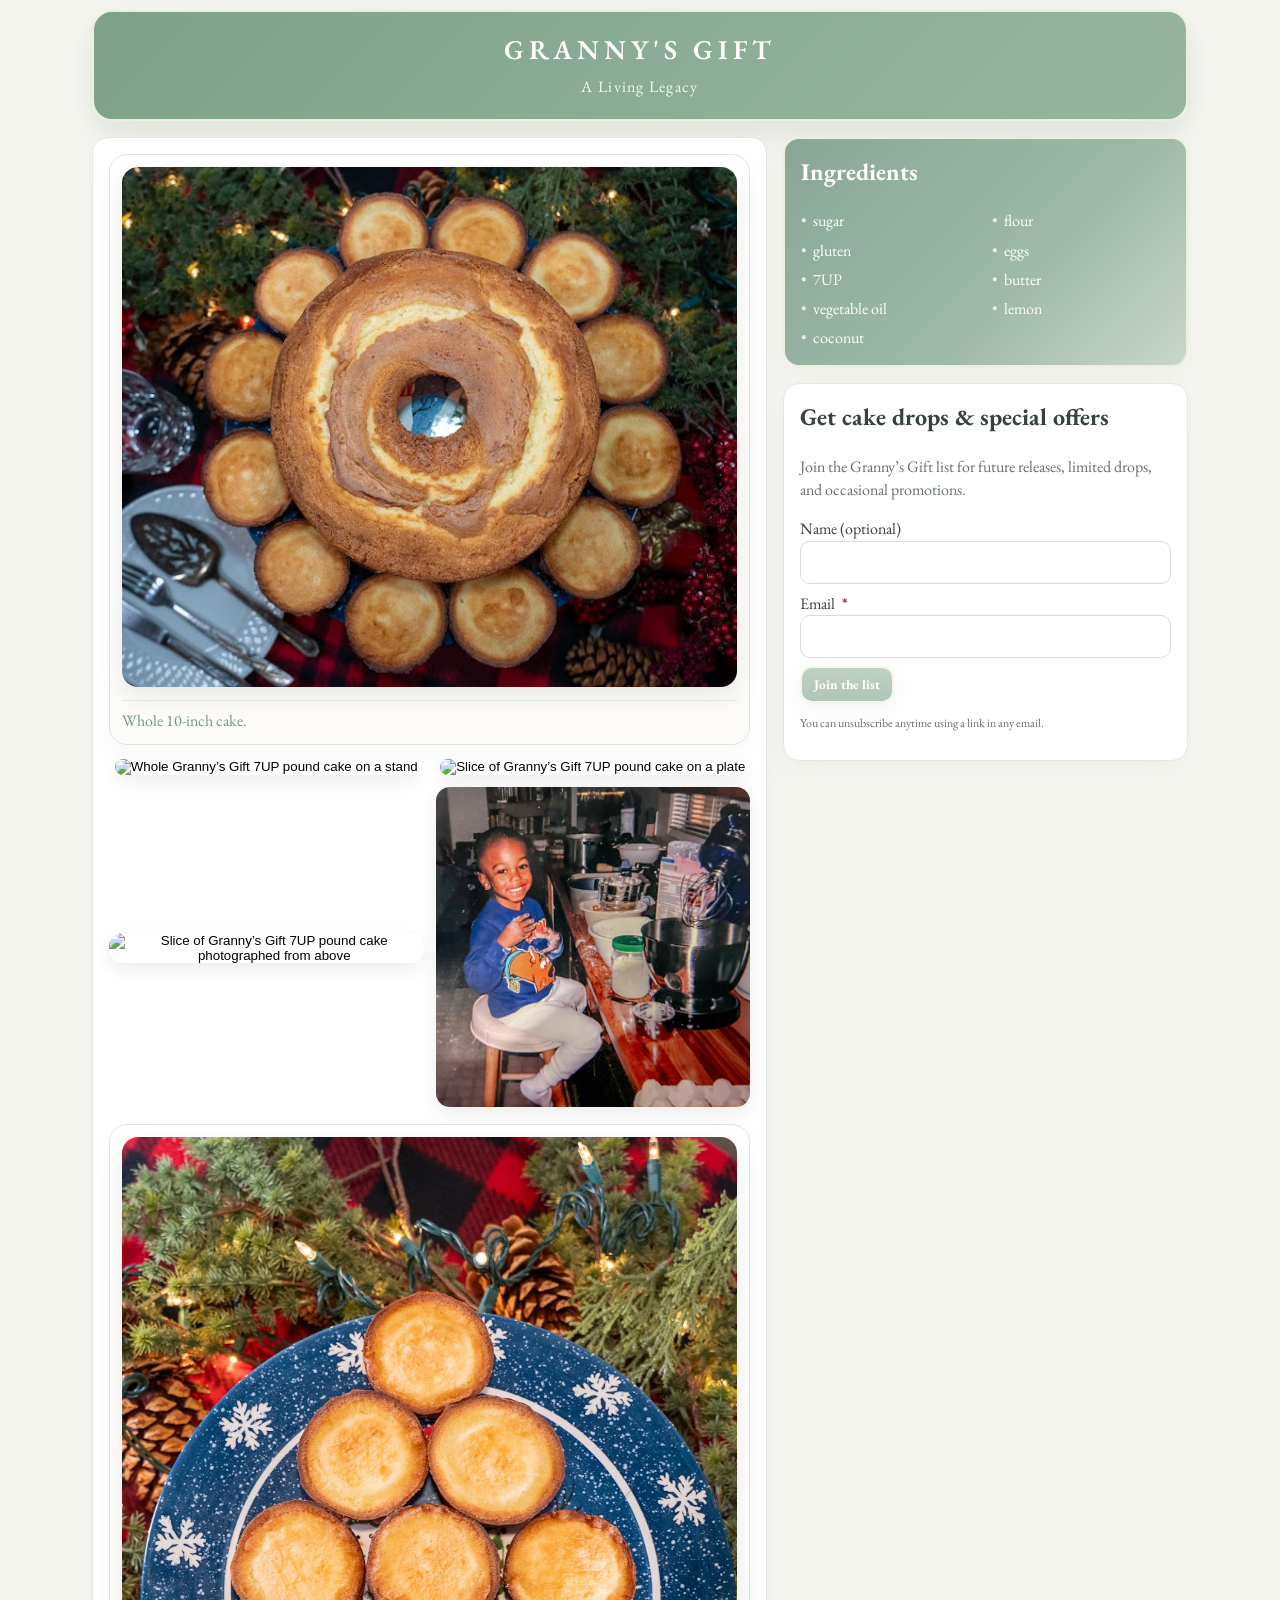
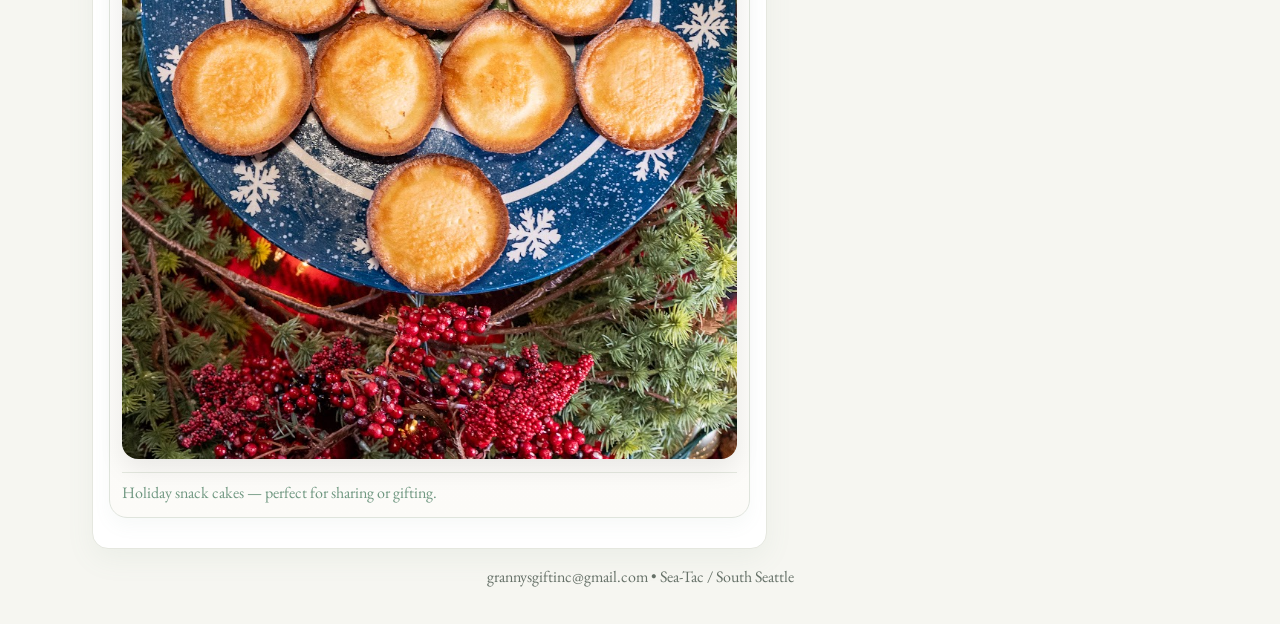
==== index.html @ 555204fe "Enable in-page lightbox for featured holiday photos" ====
<!doctype html>
<html lang="en">
<head>
  <meta charset="utf-8" />
  <meta name="viewport" content="width=device-width, initial-scale=1" />
  <title>Granny’s Gift</title>

  <link
    rel="icon"
    href="data:image/svg+xml,%3Csvg xmlns='http://www.w3.org/2000/svg' viewBox='0 0 64 64'%3E%3Ctext y='50%25' x='50%25' dominant-baseline='middle' text-anchor='middle' font-size='48'%3E%F0%9F%8D%B0%3C/text%3E%3C/svg%3E"
  >

  <link rel="stylesheet" href="styles.css" />
</head>
<body>

  <header class="brand-hero">
    <div class="promo-hero">
      <h1 class="brand-wordmark">GRANNY'S GIFT</h1>
      <p class="brand-subtitle">A Living Legacy</p>
    </div>
  </header>

  <main class="wrap">
    <section class="brand-layout">
      <section class="gallery-card card" aria-label="Photo gallery">
        <figure class="seasonal-figure">
          <button
            type="button"
            class="featured-shot gallery-open"
            data-image="images/christmas_cake.JPG"
            data-alt="Granny’s Gift whole 10-inch cake arranged for Christmas"
            aria-label="Expand whole 10-inch cake photo"
          >
            <img
              src="images/christmas_cake.JPG"
              alt="Granny’s Gift whole 10-inch cake arranged for Christmas"
            >
          </button>
          <figcaption class="photo-caption">
            Whole 10-inch cake.
          </figcaption>
        </figure>

        <div class="gallery-grid">
          <button
            type="button"
            class="gallery-open"
            data-image="images/cake_whole_stand.jpg"
            data-alt="Whole Granny’s Gift 7UP pound cake on a stand"
            aria-label="Expand whole cake photo"
          >
            <img
              src="images/cake_whole_stand.jpg"
              alt="Whole Granny’s Gift 7UP pound cake on a stand"
            >
          </button>

          <button
            type="button"
            class="gallery-open"
            data-image="images/cake_slice_hero.jpg"
            data-alt="Slice of Granny’s Gift 7UP pound cake on a plate"
            aria-label="Expand cake slice photo"
          >
            <img
              src="images/cake_slice_hero.jpg"
              alt="Slice of Granny’s Gift 7UP pound cake on a plate"
            >
          </button>

          <button
            type="button"
            class="gallery-open"
            data-image="images/cake_slice_above.jpg"
            data-alt="Slice of Granny’s Gift 7UP pound cake photographed from above"
            aria-label="Expand overhead cake slice photo"
          >
            <img
              src="images/cake_slice_above.jpg"
              alt="Slice of Granny’s Gift 7UP pound cake photographed from above"
            >
          </button>

          <button
            type="button"
            class="gallery-open"
            data-image="images/baby_baker.jpg"
            data-alt="Child in the kitchen helping bake with a stand mixer"
            aria-label="Expand baby baker photo"
          >
            <img
              src="images/baby_baker.jpg"
              alt="Child in the kitchen helping bake with a stand mixer"
            >
          </button>
        </div>

        <figure class="seasonal-figure seasonal-figure-lower">
          <button
            type="button"
            class="featured-shot featured-shot-tall gallery-open"
            data-image="images/christmas_snack_cakes.JPG"
            data-alt="Holiday snack cakes arranged on a decorative plate"
            aria-label="Expand holiday snack cakes photo"
          >
            <img
              src="images/christmas_snack_cakes.JPG"
              alt="Holiday snack cakes arranged on a decorative plate"
            >
          </button>
          <figcaption class="photo-caption">
            Holiday snack cakes — perfect for sharing or gifting.
          </figcaption>
        </figure>
      </section>

      <aside class="sidebar-stack">
        <section id="ingredients" class="card ingredients-card">
          <h2>Ingredients</h2>
          <ul class="ingredients-list">
            <li>sugar</li>
            <li>flour</li>
            <li>gluten</li>
            <li>eggs</li>
            <li>7UP</li>
            <li>butter</li>
            <li>vegetable oil</li>
            <li>lemon</li>
            <li>coconut</li>
          </ul>
        </section>

        <section id="newsletter" class="card newsletter-card">
          <h2>Get cake drops &amp; special offers</h2>
          <p class="muted">
            Join the Granny’s Gift list for future releases, limited drops,
            and occasional promotions.
          </p>

          <form id="newsletterForm" novalidate>
            <div class="row">
              <label for="nl_name">Name (optional)</label>
              <input
                id="nl_name"
                name="nl_name"
                type="text"
                autocomplete="name"
              />
            </div>

            <div class="row">
              <label for="nl_email">
                Email <span class="req" aria-hidden="true">*</span>
              </label>
              <input
                id="nl_email"
                name="nl_email"
                type="email"
                autocomplete="email"
                required
              />
            </div>

            <input
              id="nl_website"
              name="nl_website"
              autocomplete="off"
              tabindex="-1"
              class="hp"
              aria-hidden="true"
            />

            <button id="nl_submit" type="submit" class="btn small" disabled>
              Join the list
            </button>
          </form>

          <p class="muted tiny">
            You can unsubscribe anytime using a link in any email.
          </p>
        </section>
      </aside>
    </section>
  </main>

  <footer class="wrap footer-note">
    <p class="muted">grannysgiftinc@gmail.com • Sea-Tac / South Seattle</p>
  </footer>

  <div id="lightbox" class="lightbox" hidden aria-hidden="true">
    <button type="button" class="lightbox-close" aria-label="Close image viewer">×</button>
    <img id="lightbox-image" class="lightbox-image" src="" alt="">
  </div>

  <script src="https://cdn.jsdelivr.net/npm/@emailjs/browser@4/dist/email.min.js"></script>
  <script src="script.js"></script>
  <script>
    window.addEventListener('DOMContentLoaded', function () {
      var lightbox = document.getElementById('lightbox');
      var lightboxImage = document.getElementById('lightbox-image');
      var closeBtn = document.querySelector('.lightbox-close');
      var openButtons = document.querySelectorAll('.gallery-open');

      if (!lightbox || !lightboxImage || !closeBtn || !openButtons.length) return;

      function openLightbox(src, alt) {
        lightboxImage.src = src;
        lightboxImage.alt = alt || '';
        lightbox.hidden = false;
        lightbox.setAttribute('aria-hidden', 'false');
        document.body.classList.add('lightbox-open');
      }

      function closeLightbox() {
        lightbox.hidden = true;
        lightbox.setAttribute('aria-hidden', 'true');
        lightboxImage.src = '';
        lightboxImage.alt = '';
        document.body.classList.remove('lightbox-open');
      }

      openButtons.forEach(function (button) {
        button.addEventListener('click', function () {
          openLightbox(
            button.getAttribute('data-image'),
            button.getAttribute('data-alt')
          );
        });
      });

      closeBtn.addEventListener('click', closeLightbox);

      lightbox.addEventListener('click', function (event) {
        if (event.target === lightbox) {
          closeLightbox();
        }
      });

      document.addEventListener('keydown', function (event) {
        if (event.key === 'Escape' && !lightbox.hidden) {
          closeLightbox();
        }
      });
    });
  </script>
</body>
</html>
---- styles.css ----
@import url('https://fonts.googleapis.com/css2?family=EB+Garamond:wght@400;500;600;700&display=swap');

:root{
  --brand-deep: #6f9780;
  --brand-mid:  #8AAE93;
  --brand-lite: #b8cdc0;
  --brand-accent: #EEEEDD;
  --brand-ink:  #37423b;
  --brand-cream:#f7f5ef;
  --brand-panel:#fcfbf8;
  --wrap-max: 1120px;
}

* { box-sizing: border-box; }

html, body { height: 100%; }

body {
  margin: 0;
  font-family: "EB Garamond", "Garamond", "Apple Garamond", "Georgia", serif;
  color: var(--brand-ink);
  background: #f6f6f1;
  line-height: 1.45;
}

body.lightbox-open {
  overflow: hidden;
}

.wrap {
  max-width: var(--wrap-max);
  margin: 0 auto;
  padding: 0 12px;
}

.brand-hero{
  margin: 10px auto 16px;
  max-width: var(--wrap-max);
  padding: 0 12px;
}

.promo-hero{
  background: linear-gradient(135deg, #7ea18a, #97b6a0);
  border-radius: 20px;
  padding: 18px 18px 20px;
  color: #fff;
  box-shadow: 0 12px 32px rgba(94, 123, 103, .16);
  border: 2px solid var(--brand-accent);
  text-align: center;
}

.brand-wordmark{
  margin: 0;
  font-size: 1.7rem;
  font-weight: 600;
  letter-spacing: 0.18em;
  text-transform: uppercase;
}

.brand-subtitle{
  margin: 6px 0 0;
  font-size: 1rem;
  letter-spacing: 0.08em;
  color: rgba(255,255,255,.92);
}

.card{
  background: #fff;
  border: 1px solid #e5e7df;
  border-radius: 16px;
  padding: 16px;
  box-shadow: 0 10px 28px rgba(111,151,128,.08);
}

.brand-layout{
  display: grid;
  grid-template-columns: 1.25fr 0.75fr;
  gap: 16px;
  align-items: start;
}

.featured-shot{
  display: block;
}

.featured-shot img{
  width: 100%;
  height: clamp(300px, 48vw, 520px);
  object-fit: cover;
  border-radius: 16px;
  box-shadow: 0 10px 26px rgba(0,0,0,.08);
}

.featured-shot-tall img{
  height: auto;
  max-height: none;
  object-fit: contain;
  background: #fff;
}

.seasonal-figure{
  margin: 0 0 14px;
  padding: 12px;
  border: 1px solid #dfe4dc;
  border-radius: 18px;
  background: linear-gradient(180deg, #fff, var(--brand-panel));
  box-shadow: 0 8px 18px rgba(111,151,128,.06);
}

.seasonal-figure-lower{
  margin-top: 14px;
}

.photo-caption{
  margin-top: 10px;
  padding-top: 8px;
  border-top: 1px solid #e4e8df;
  font-size: 1rem;
  color: #6f9780;
}

.gallery-grid{
  display: grid;
  grid-template-columns: repeat(2, minmax(0, 1fr));
  gap: 12px;
}

.gallery-open{
  display: block;
  width: 100%;
  padding: 0;
  margin: 0;
  border: 0;
  background: transparent;
  cursor: zoom-in;
}

.gallery-grid img{
  width: 100%;
  height: clamp(220px, 26vw, 320px);
  object-fit: cover;
  border-radius: 14px;
  box-shadow: 0 6px 18px rgba(0,0,0,.08);
}

.sidebar-stack{
  display: grid;
  gap: 16px;
}

.ingredients-card{
  background: linear-gradient(135deg, #88a797, #9eb9a8 60%, #c8d7cb);
  color: #fff;
  border: 2px solid var(--brand-accent);
}

.ingredients-card h2{
  margin-top: 0;
  color: #fffefb;
}

.ingredients-list{
  display: grid;
  grid-template-columns: repeat(2, minmax(120px, 1fr));
  gap: 6px 12px;
  list-style: none;
  padding: 0;
  margin: 8px 0 0;
}

.ingredients-list li::before{
  content: "•";
  color: var(--brand-accent);
  margin-right: 6px;
}

.newsletter-card h2{
  margin-top: 0;
}

.row { margin: 8px 0; }

label .req {
  color: #a94442;
  font-weight: 700;
  margin-left: 4px;
}

input[type="text"],
input[type="email"]{
  width: 100%;
  padding: 10px 12px;
  border: 1px solid #d7ddd6;
  border-radius: 10px;
  background:#fff;
  color: var(--brand-ink);
  font-size: 16px;
  font-family: inherit;
}

input:focus{
  outline: 3px solid rgba(138,174,147,.18);
  border-color: var(--brand-mid);
}

.muted { color: #667168; }
.tiny  { font-size: 12px; }
.hp { display: none !important; }

.btn{
  background: linear-gradient(180deg, var(--brand-mid), var(--brand-deep));
  border: 2px solid var(--brand-accent);
  color:#fff;
  font-weight:700;
  padding:10px 16px;
  border-radius:12px;
  box-shadow:0 6px 16px rgba(111,151,128,.14);
  cursor: pointer;
  font-family: inherit;
}

.btn[disabled]{
  opacity:.55;
  cursor:not-allowed;
}

.btn.ready{
  outline: 3px solid rgba(238,238,221,.55);
}

.btn.small{
  width:auto;
  padding:8px 12px;
}

.success-panel {
  background: #eef4ef;
  border: 1px solid #d9e5dc;
  border-radius: 14px;
  padding: 12px;
  margin-bottom: 10px;
}

.success-panel .check {
  width: 32px;
  height: 32px;
  line-height: 32px;
  text-align:center;
  border-radius: 50%;
  background: #e8f1ea;
  color: #356142;
  font-weight: 800;
  margin-bottom: 6px;
}

.footer-note{
  padding-bottom: 20px;
  text-align: center;
}

/* critical fix: keep lightbox hidden until clicked */
.lightbox[hidden]{
  display: none !important;
}

.lightbox{
  position: fixed;
  inset: 0;
  background: rgba(25, 29, 26, .82);
  display: flex;
  align-items: center;
  justify-content: center;
  padding: 24px;
  z-index: 9999;
}

.lightbox-image{
  max-width: min(92vw, 1080px);
  max-height: 88vh;
  width: auto;
  height: auto;
  border-radius: 18px;
  box-shadow: 0 18px 44px rgba(0,0,0,.28);
  background: #fff;
}

.lightbox-close{
  position: absolute;
  top: 18px;
  right: 18px;
  width: 44px;
  height: 44px;
  border: 0;
  border-radius: 999px;
  background: rgba(255,255,255,.92);
  color: var(--brand-ink);
  font-size: 28px;
  line-height: 1;
  cursor: pointer;
}

@media (max-width: 900px){
  .brand-layout{
    grid-template-columns: 1fr;
  }

  .gallery-grid{
    grid-template-columns: 1fr 1fr;
  }
}

@media (max-width: 560px){
  .gallery-grid{
    grid-template-columns: 1fr;
  }

  .brand-wordmark{
    font-size: 1.35rem;
    letter-spacing: 0.14em;
  }

  .brand-subtitle{
    font-size: .95rem;
  }

  .ingredients-list{
    grid-template-columns: 1fr;
  }
}
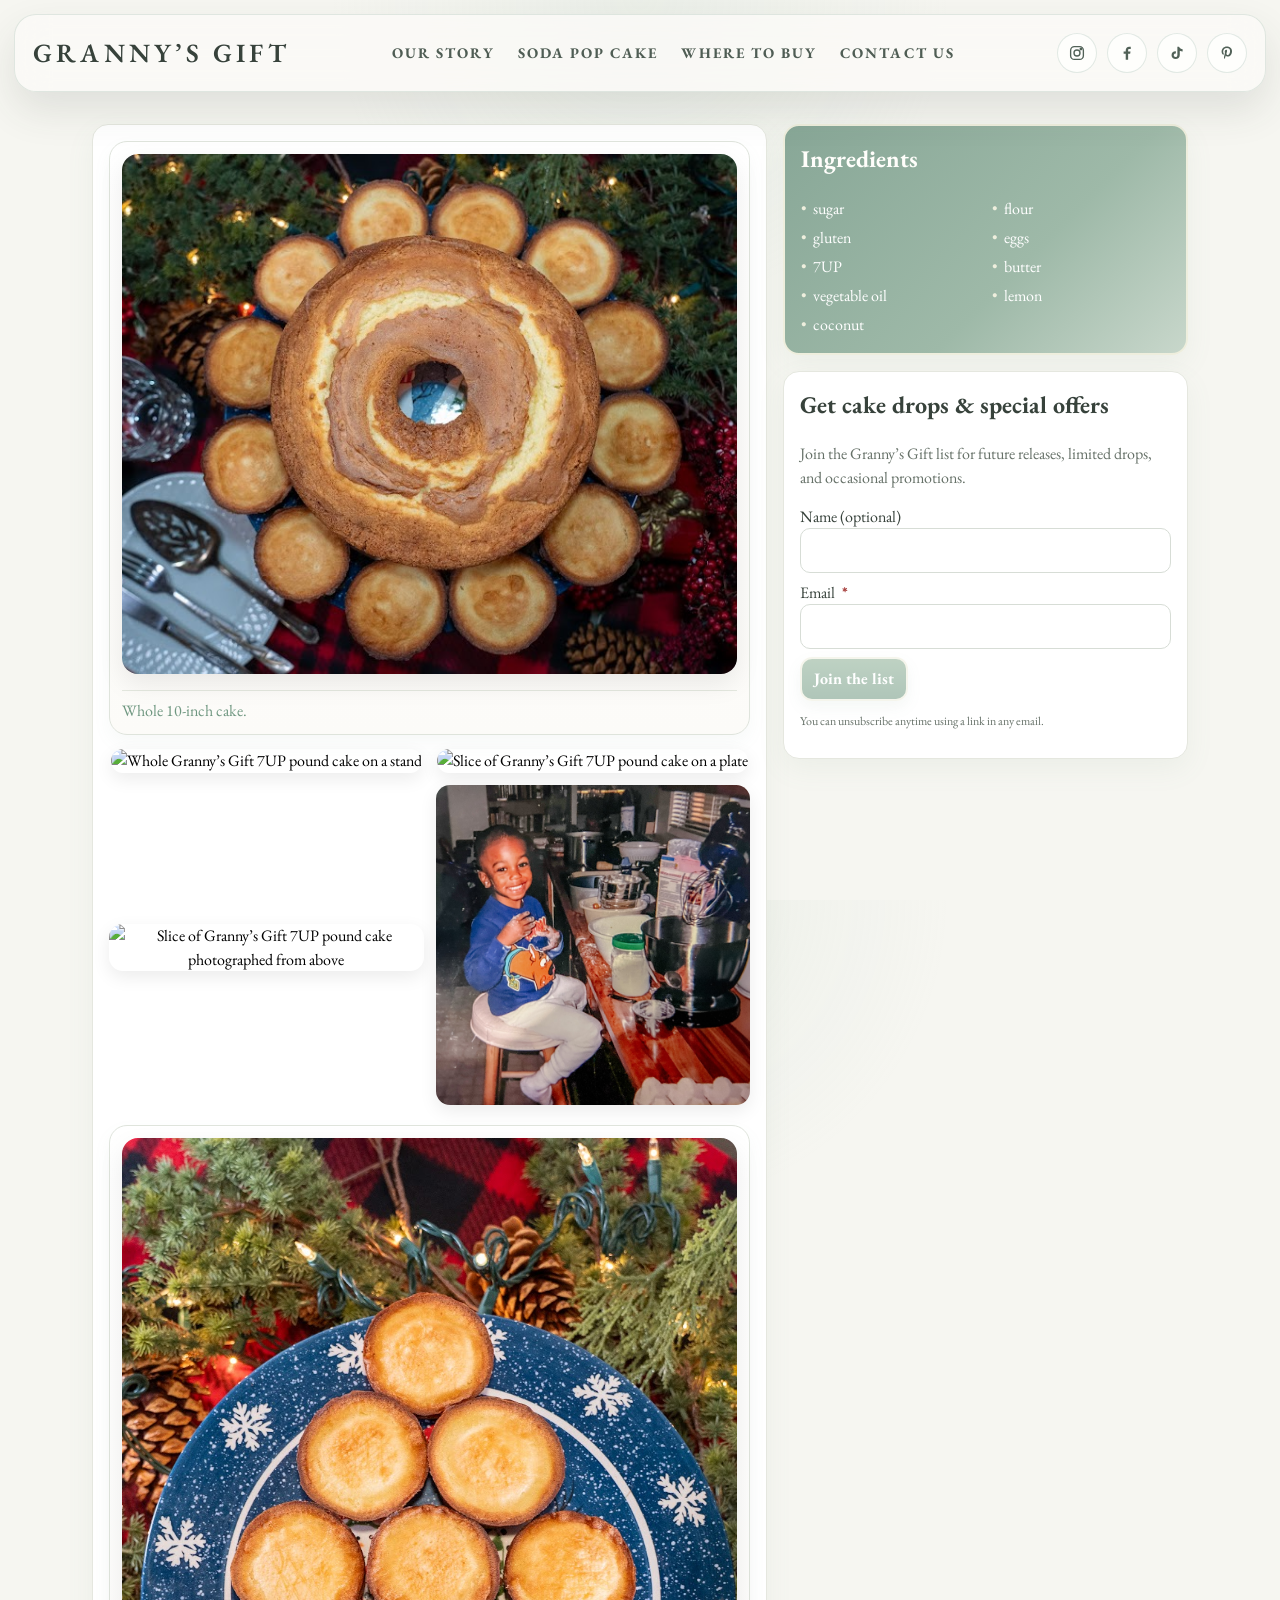
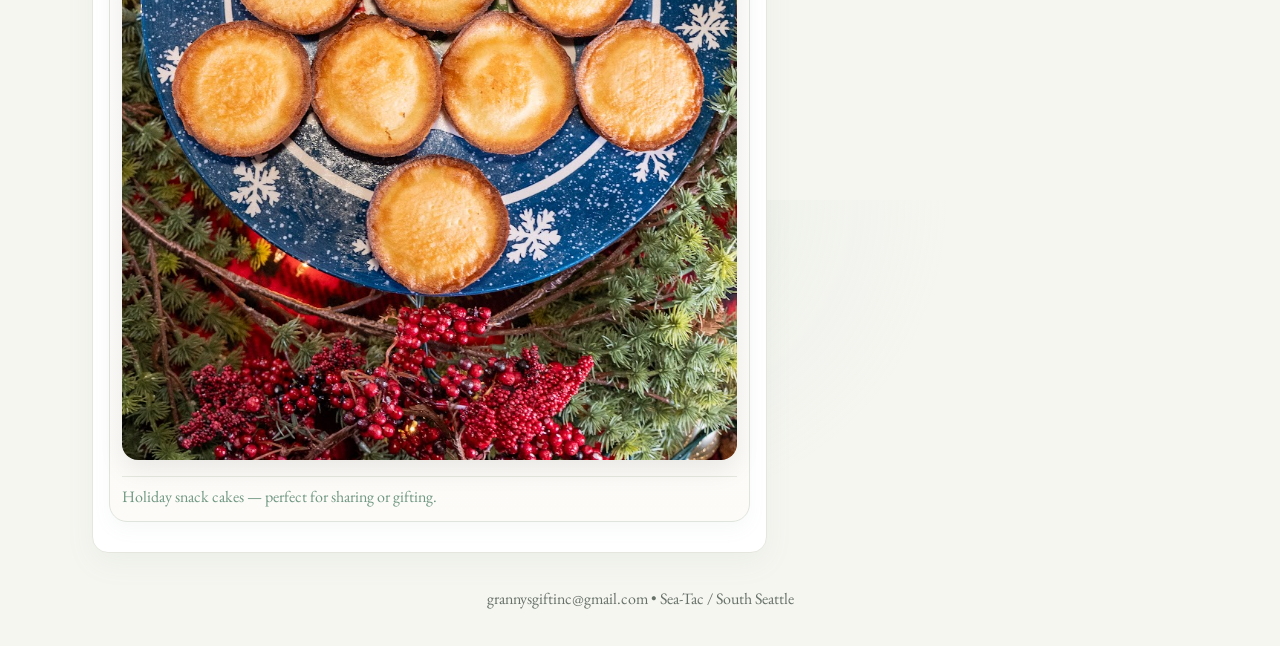
==== commit 61201f3d: "Replace banner with fixed overlay header" ====
--- a/index.html
+++ b/index.html
@@ -13,15 +13,67 @@
   <link rel="stylesheet" href="styles.css" />
 </head>
 <body>
-
-  <header class="brand-hero">
-    <div class="promo-hero">
-      <h1 class="brand-wordmark">GRANNY'S GIFT</h1>
-      <p class="brand-subtitle">A Living Legacy</p>
+  <header class="site-header" aria-label="Main site header">
+    <div class="site-header__inner">
+      <div class="site-header__bar">
+        <button type="button" class="site-wordmark" aria-label="Granny's Gift home">
+          <span class="site-wordmark__main">Granny’s Gift</span>
+        </button>
+
+        <button
+          type="button"
+          class="menu-toggle"
+          id="menuToggle"
+          aria-expanded="false"
+          aria-controls="headerMenu"
+          aria-label="Open navigation menu"
+        >
+          <span></span>
+          <span></span>
+          <span></span>
+        </button>
+
+        <div class="site-header__menu" id="headerMenu">
+          <nav class="site-nav" aria-label="Primary navigation">
+            <button type="button" class="site-nav__link">OUR STORY</button>
+            <button type="button" class="site-nav__link">SODA POP CAKE</button>
+            <button type="button" class="site-nav__link">WHERE TO BUY</button>
+            <button type="button" class="site-nav__link">CONTACT US</button>
+          </nav>
+
+          <div class="site-social" aria-label="Social media">
+            <button type="button" class="site-social__link" aria-label="Instagram">
+              <svg viewBox="0 0 24 24" aria-hidden="true">
+                <rect x="3.5" y="3.5" width="17" height="17" rx="5"></rect>
+                <circle cx="12" cy="12" r="4"></circle>
+                <circle cx="17.2" cy="6.8" r="1"></circle>
+              </svg>
+            </button>
+
+            <button type="button" class="site-social__link" aria-label="Facebook">
+              <svg viewBox="0 0 24 24" aria-hidden="true">
+                <path d="M13.5 21v-8h2.7l.5-3h-3.2V8.1c0-.9.3-1.6 1.7-1.6H17V3.8c-.3 0-.9-.1-2-.1-2.9 0-4.7 1.8-4.7 5V10H7.5v3h2.8v8h3.2Z"></path>
+              </svg>
+            </button>
+
+            <button type="button" class="site-social__link" aria-label="TikTok">
+              <svg viewBox="0 0 24 24" aria-hidden="true">
+                <path d="M14.7 3.5c.4 1.1 1.1 2 2 2.6.8.6 1.8 1 2.8 1v2.8c-1.3 0-2.6-.3-3.8-.9v5.6c0 3.2-2.4 5.4-5.6 5.4-3 0-5.4-2.2-5.4-5.1 0-3.1 2.6-5.4 5.8-5.1v2.9c-1.4-.2-2.8.7-2.8 2.2 0 1.3 1 2.3 2.4 2.3 1.5 0 2.4-1.1 2.4-2.7V3.5h2.2Z"></path>
+              </svg>
+            </button>
+
+            <button type="button" class="site-social__link" aria-label="Pinterest">
+              <svg viewBox="0 0 24 24" aria-hidden="true">
+                <path d="M12 3.2c-4.8 0-7.2 3.4-7.2 6.9 0 1.9.7 3.7 2.2 4.3.2.1.3 0 .4-.2 0-.2.2-.8.3-1 .1-.2 0-.3-.1-.5-.4-.6-.7-1.5-.7-2.6 0-2.5 1.9-4.8 5-4.8 2.7 0 4.2 1.7 4.2 3.9 0 2.9-1.3 5.4-3.2 5.4-1.1 0-1.8-.9-1.6-2 .3-1.3.8-2.7.8-3.6 0-.8-.4-1.5-1.3-1.5-1 0-1.8 1.1-1.8 2.5 0 .9.3 1.6.3 1.6l-1.2 5.1c-.3 1.1 0 2.4.1 3.2.1.1.2.1.2 0 .1-.2 1.2-1.6 1.5-2.9l.4-1.6c.4.7 1.4 1.3 2.6 1.3 3.5 0 5.8-3.2 5.8-7.4 0-3.1-2.7-6-6.7-6Z"></path>
+              </svg>
+            </button>
+          </div>
+        </div>
+      </div>
     </div>
   </header>
 
-  <main class="wrap">
+  <main class="wrap site-main">
     <section class="brand-layout">
       <section class="gallery-card card" aria-label="Photo gallery">
         <figure class="seasonal-figure">
@@ -195,54 +247,5 @@
 
   <script src="https://cdn.jsdelivr.net/npm/@emailjs/browser@4/dist/email.min.js"></script>
   <script src="script.js"></script>
-  <script>
-    window.addEventListener('DOMContentLoaded', function () {
-      var lightbox = document.getElementById('lightbox');
-      var lightboxImage = document.getElementById('lightbox-image');
-      var closeBtn = document.querySelector('.lightbox-close');
-      var openButtons = document.querySelectorAll('.gallery-open');
-
-      if (!lightbox || !lightboxImage || !closeBtn || !openButtons.length) return;
-
-      function openLightbox(src, alt) {
-        lightboxImage.src = src;
-        lightboxImage.alt = alt || '';
-        lightbox.hidden = false;
-        lightbox.setAttribute('aria-hidden', 'false');
-        document.body.classList.add('lightbox-open');
-      }
-
-      function closeLightbox() {
-        lightbox.hidden = true;
-        lightbox.setAttribute('aria-hidden', 'true');
-        lightboxImage.src = '';
-        lightboxImage.alt = '';
-        document.body.classList.remove('lightbox-open');
-      }
-
-      openButtons.forEach(function (button) {
-        button.addEventListener('click', function () {
-          openLightbox(
-            button.getAttribute('data-image'),
-            button.getAttribute('data-alt')
-          );
-        });
-      });
-
-      closeBtn.addEventListener('click', closeLightbox);
-
-      lightbox.addEventListener('click', function (event) {
-        if (event.target === lightbox) {
-          closeLightbox();
-        }
-      });
-
-      document.addEventListener('keydown', function (event) {
-        if (event.key === 'Escape' && !lightbox.hidden) {
-          closeLightbox();
-        }
-      });
-    });
-  </script>
 </body>
 </html>
--- a/styles.css
+++ b/styles.css
@@ -2,29 +2,44 @@
 
 :root{
   --brand-deep: #6f9780;
-  --brand-mid:  #8AAE93;
+  --brand-mid: #8AAE93;
   --brand-lite: #b8cdc0;
   --brand-accent: #EEEEDD;
-  --brand-ink:  #37423b;
-  --brand-cream:#f7f5ef;
-  --brand-panel:#fcfbf8;
+  --brand-ink: #37423b;
+  --brand-cream: #f7f5ef;
+  --brand-panel: #fcfbf8;
   --wrap-max: 1120px;
+  --header-max: 1280px;
+  --header-offset: 118px;
 }
 
 * { box-sizing: border-box; }
 
 html, body { height: 100%; }
+
+html {
+  scroll-behavior: smooth;
+}
 
 body {
   margin: 0;
   font-family: "EB Garamond", "Garamond", "Apple Garamond", "Georgia", serif;
   color: var(--brand-ink);
-  background: #f6f6f1;
+  background:
+    radial-gradient(circle at top, rgba(184, 205, 192, 0.18), transparent 28%),
+    #f6f6f1;
   line-height: 1.45;
-}
-
-body.lightbox-open {
+  padding-top: var(--header-offset);
+}
+
+body.lightbox-open,
+body.menu-open {
   overflow: hidden;
+}
+
+button,
+input {
+  font: inherit;
 }
 
 .wrap {
@@ -33,57 +48,217 @@
   padding: 0 12px;
 }
 
-.brand-hero{
-  margin: 10px auto 16px;
-  max-width: var(--wrap-max);
-  padding: 0 12px;
-}
-
-.promo-hero{
-  background: linear-gradient(135deg, #7ea18a, #97b6a0);
-  border-radius: 20px;
-  padding: 18px 18px 20px;
-  color: #fff;
-  box-shadow: 0 12px 32px rgba(94, 123, 103, .16);
-  border: 2px solid var(--brand-accent);
-  text-align: center;
-}
-
-.brand-wordmark{
-  margin: 0;
-  font-size: 1.7rem;
+.site-header {
+  position: fixed;
+  top: 0;
+  left: 0;
+  right: 0;
+  z-index: 1200;
+  padding: 14px 14px 0;
+}
+
+.site-header__inner {
+  max-width: var(--header-max);
+  margin: 0 auto;
+}
+
+.site-header__bar {
+  display: flex;
+  align-items: center;
+  gap: 24px;
+  min-height: 78px;
+  padding: 14px 18px;
+  border: 1px solid rgba(111, 151, 128, 0.2);
+  border-radius: 22px;
+  background: rgba(252, 251, 248, 0.8);
+  backdrop-filter: blur(16px) saturate(140%);
+  -webkit-backdrop-filter: blur(16px) saturate(140%);
+  box-shadow: 0 18px 40px rgba(55, 66, 59, 0.12);
+}
+
+.site-wordmark,
+.site-nav__link,
+.site-social__link,
+.menu-toggle {
+  appearance: none;
+  border: 0;
+  background: transparent;
+  padding: 0;
+  color: inherit;
+}
+
+.site-wordmark {
+  display: inline-flex;
+  align-items: center;
+  flex: 0 0 auto;
+  cursor: pointer;
+}
+
+.site-wordmark__main {
+  font-size: 1.65rem;
   font-weight: 600;
-  letter-spacing: 0.18em;
+  letter-spacing: 0.16em;
+  line-height: 1;
   text-transform: uppercase;
-}
-
-.brand-subtitle{
-  margin: 6px 0 0;
-  font-size: 1rem;
-  letter-spacing: 0.08em;
-  color: rgba(255,255,255,.92);
-}
-
-.card{
+  color: var(--brand-ink);
+  text-shadow: 0 1px 0 rgba(255, 255, 255, 0.72);
+}
+
+.site-header__menu {
+  display: flex;
+  align-items: center;
+  justify-content: space-between;
+  gap: 24px;
+  flex: 1 1 auto;
+  min-width: 0;
+}
+
+.site-nav {
+  display: flex;
+  align-items: center;
+  justify-content: center;
+  gap: clamp(12px, 1.8vw, 28px);
+  flex: 1 1 auto;
+  min-width: 0;
+}
+
+.site-nav__link {
+  position: relative;
+  font-size: 0.92rem;
+  font-weight: 700;
+  letter-spacing: 0.14em;
+  color: #4f5d54;
+  cursor: pointer;
+  white-space: nowrap;
+  transition: color 160ms ease, transform 160ms ease;
+}
+
+.site-nav__link::after {
+  content: "";
+  position: absolute;
+  left: 0;
+  right: 0;
+  bottom: -8px;
+  height: 1px;
+  background: currentColor;
+  transform: scaleX(0);
+  transform-origin: center;
+  transition: transform 160ms ease;
+  opacity: 0.7;
+}
+
+.site-nav__link:hover,
+.site-nav__link:focus-visible {
+  color: var(--brand-deep);
+  transform: translateY(-1px);
+}
+
+.site-nav__link:hover::after,
+.site-nav__link:focus-visible::after {
+  transform: scaleX(1);
+}
+
+.site-social {
+  display: flex;
+  align-items: center;
+  gap: 10px;
+  flex: 0 0 auto;
+}
+
+.site-social__link {
+  display: inline-flex;
+  align-items: center;
+  justify-content: center;
+  width: 40px;
+  height: 40px;
+  border-radius: 999px;
+  border: 1px solid rgba(111, 151, 128, 0.2);
+  background: rgba(255, 255, 255, 0.65);
+  color: #516157;
+  cursor: pointer;
+  transition: transform 160ms ease, border-color 160ms ease, background 160ms ease, color 160ms ease;
+}
+
+.site-social__link:hover,
+.site-social__link:focus-visible {
+  transform: translateY(-1px);
+  border-color: rgba(111, 151, 128, 0.35);
+  background: rgba(238, 238, 221, 0.9);
+  color: var(--brand-deep);
+}
+
+.site-social__link svg {
+  width: 18px;
+  height: 18px;
+  stroke: currentColor;
+  stroke-width: 1.8;
+  fill: none;
+}
+
+.site-social__link svg path {
+  fill: currentColor;
+  stroke: none;
+}
+
+.menu-toggle {
+  display: none;
+  width: 44px;
+  height: 44px;
+  border-radius: 12px;
+  align-items: center;
+  justify-content: center;
+  flex-direction: column;
+  gap: 5px;
+  cursor: pointer;
+  background: rgba(255, 255, 255, 0.7);
+  border: 1px solid rgba(111, 151, 128, 0.18);
+}
+
+.menu-toggle span {
+  display: block;
+  width: 20px;
+  height: 2px;
+  background: var(--brand-ink);
+  border-radius: 999px;
+  transition: transform 180ms ease, opacity 180ms ease;
+}
+
+.menu-toggle.is-open span:nth-child(1) {
+  transform: translateY(7px) rotate(45deg);
+}
+
+.menu-toggle.is-open span:nth-child(2) {
+  opacity: 0;
+}
+
+.menu-toggle.is-open span:nth-child(3) {
+  transform: translateY(-7px) rotate(-45deg);
+}
+
+.site-main {
+  padding-top: 6px;
+}
+
+.card {
   background: #fff;
   border: 1px solid #e5e7df;
   border-radius: 16px;
   padding: 16px;
-  box-shadow: 0 10px 28px rgba(111,151,128,.08);
-}
-
-.brand-layout{
+  box-shadow: 0 10px 28px rgba(111, 151, 128, 0.08);
+}
+
+.brand-layout {
   display: grid;
   grid-template-columns: 1.25fr 0.75fr;
   gap: 16px;
   align-items: start;
 }
 
-.featured-shot{
+.featured-shot {
   display: block;
 }
 
-.featured-shot img{
+.featured-shot img {
   width: 100%;
   height: clamp(300px, 48vw, 520px);
   object-fit: cover;
@@ -91,27 +266,27 @@
   box-shadow: 0 10px 26px rgba(0,0,0,.08);
 }
 
-.featured-shot-tall img{
+.featured-shot-tall img {
   height: auto;
   max-height: none;
   object-fit: contain;
   background: #fff;
 }
 
-.seasonal-figure{
+.seasonal-figure {
   margin: 0 0 14px;
   padding: 12px;
   border: 1px solid #dfe4dc;
   border-radius: 18px;
   background: linear-gradient(180deg, #fff, var(--brand-panel));
-  box-shadow: 0 8px 18px rgba(111,151,128,.06);
-}
-
-.seasonal-figure-lower{
+  box-shadow: 0 8px 18px rgba(111, 151, 128, 0.06);
+}
+
+.seasonal-figure-lower {
   margin-top: 14px;
 }
 
-.photo-caption{
+.photo-caption {
   margin-top: 10px;
   padding-top: 8px;
   border-top: 1px solid #e4e8df;
@@ -119,13 +294,13 @@
   color: #6f9780;
 }
 
-.gallery-grid{
+.gallery-grid {
   display: grid;
   grid-template-columns: repeat(2, minmax(0, 1fr));
   gap: 12px;
 }
 
-.gallery-open{
+.gallery-open {
   display: block;
   width: 100%;
   padding: 0;
@@ -135,7 +310,7 @@
   cursor: zoom-in;
 }
 
-.gallery-grid img{
+.gallery-grid img {
   width: 100%;
   height: clamp(220px, 26vw, 320px);
   object-fit: cover;
@@ -143,23 +318,23 @@
   box-shadow: 0 6px 18px rgba(0,0,0,.08);
 }
 
-.sidebar-stack{
+.sidebar-stack {
   display: grid;
   gap: 16px;
 }
 
-.ingredients-card{
+.ingredients-card {
   background: linear-gradient(135deg, #88a797, #9eb9a8 60%, #c8d7cb);
   color: #fff;
   border: 2px solid var(--brand-accent);
 }
 
-.ingredients-card h2{
+.ingredients-card h2 {
   margin-top: 0;
   color: #fffefb;
 }
 
-.ingredients-list{
+.ingredients-list {
   display: grid;
   grid-template-columns: repeat(2, minmax(120px, 1fr));
   gap: 6px 12px;
@@ -168,13 +343,13 @@
   margin: 8px 0 0;
 }
 
-.ingredients-list li::before{
+.ingredients-list li::before {
   content: "•";
   color: var(--brand-accent);
   margin-right: 6px;
 }
 
-.newsletter-card h2{
+.newsletter-card h2 {
   margin-top: 0;
 }
 
@@ -187,50 +362,57 @@
 }
 
 input[type="text"],
-input[type="email"]{
+input[type="email"] {
   width: 100%;
   padding: 10px 12px;
   border: 1px solid #d7ddd6;
   border-radius: 10px;
-  background:#fff;
+  background: #fff;
   color: var(--brand-ink);
   font-size: 16px;
   font-family: inherit;
 }
 
-input:focus{
-  outline: 3px solid rgba(138,174,147,.18);
-  border-color: var(--brand-mid);
+input:focus,
+.site-wordmark:focus-visible,
+.site-nav__link:focus-visible,
+.site-social__link:focus-visible,
+.menu-toggle:focus-visible,
+.gallery-open:focus-visible,
+.lightbox-close:focus-visible,
+.btn:focus-visible {
+  outline: 3px solid rgba(138, 174, 147, 0.2);
+  outline-offset: 3px;
 }
 
 .muted { color: #667168; }
-.tiny  { font-size: 12px; }
+.tiny { font-size: 12px; }
 .hp { display: none !important; }
 
-.btn{
+.btn {
   background: linear-gradient(180deg, var(--brand-mid), var(--brand-deep));
   border: 2px solid var(--brand-accent);
-  color:#fff;
-  font-weight:700;
-  padding:10px 16px;
-  border-radius:12px;
-  box-shadow:0 6px 16px rgba(111,151,128,.14);
+  color: #fff;
+  font-weight: 700;
+  padding: 10px 16px;
+  border-radius: 12px;
+  box-shadow: 0 6px 16px rgba(111, 151, 128, 0.14);
   cursor: pointer;
   font-family: inherit;
 }
 
-.btn[disabled]{
-  opacity:.55;
-  cursor:not-allowed;
-}
-
-.btn.ready{
-  outline: 3px solid rgba(238,238,221,.55);
-}
-
-.btn.small{
-  width:auto;
-  padding:8px 12px;
+.btn[disabled] {
+  opacity: .55;
+  cursor: not-allowed;
+}
+
+.btn.ready {
+  outline: 3px solid rgba(238, 238, 221, .55);
+}
+
+.btn.small {
+  width: auto;
+  padding: 8px 12px;
 }
 
 .success-panel {
@@ -245,7 +427,7 @@
   width: 32px;
   height: 32px;
   line-height: 32px;
-  text-align:center;
+  text-align: center;
   border-radius: 50%;
   background: #e8f1ea;
   color: #356142;
@@ -253,17 +435,16 @@
   margin-bottom: 6px;
 }
 
-.footer-note{
-  padding-bottom: 20px;
+.footer-note {
+  padding: 18px 12px 20px;
   text-align: center;
 }
 
-/* critical fix: keep lightbox hidden until clicked */
-.lightbox[hidden]{
+.lightbox[hidden] {
   display: none !important;
 }
 
-.lightbox{
+.lightbox {
   position: fixed;
   inset: 0;
   background: rgba(25, 29, 26, .82);
@@ -274,7 +455,7 @@
   z-index: 9999;
 }
 
-.lightbox-image{
+.lightbox-image {
   max-width: min(92vw, 1080px);
   max-height: 88vh;
   width: auto;
@@ -284,7 +465,7 @@
   background: #fff;
 }
 
-.lightbox-close{
+.lightbox-close {
   position: absolute;
   top: 18px;
   right: 18px;
@@ -299,31 +480,118 @@
   cursor: pointer;
 }
 
-@media (max-width: 900px){
-  .brand-layout{
+@media (max-width: 1100px) {
+  .site-header__bar {
+    gap: 18px;
+  }
+
+  .site-wordmark__main {
+    font-size: 1.45rem;
+    letter-spacing: 0.13em;
+  }
+
+  .site-nav {
+    gap: 14px;
+  }
+
+  .site-nav__link {
+    font-size: 0.84rem;
+    letter-spacing: 0.11em;
+  }
+}
+
+@media (max-width: 900px) {
+  :root {
+    --header-offset: 98px;
+  }
+
+  .brand-layout {
     grid-template-columns: 1fr;
   }
 
-  .gallery-grid{
+  .gallery-grid {
     grid-template-columns: 1fr 1fr;
   }
-}
-
-@media (max-width: 560px){
-  .gallery-grid{
+
+  .site-header {
+    padding: 12px 12px 0;
+  }
+
+  .site-header__bar {
+    position: relative;
+    min-height: 72px;
+    gap: 12px;
+    justify-content: space-between;
+  }
+
+  .menu-toggle {
+    display: inline-flex;
+  }
+
+  .site-header__menu {
+    position: absolute;
+    top: calc(100% + 10px);
+    left: 0;
+    right: 0;
+    display: none;
+    flex-direction: column;
+    align-items: stretch;
+    gap: 18px;
+    padding: 18px;
+    border: 1px solid rgba(111, 151, 128, 0.2);
+    border-radius: 20px;
+    background: rgba(252, 251, 248, 0.96);
+    box-shadow: 0 18px 40px rgba(55, 66, 59, 0.12);
+  }
+
+  .site-header.menu-open .site-header__menu {
+    display: flex;
+  }
+
+  .site-nav {
+    flex-direction: column;
+    align-items: flex-start;
+    gap: 14px;
+  }
+
+  .site-nav__link {
+    width: 100%;
+    text-align: left;
+    font-size: 0.92rem;
+  }
+
+  .site-nav__link::after {
+    left: 0;
+    right: auto;
+    width: 100%;
+    bottom: -4px;
+  }
+
+  .site-social {
+    justify-content: flex-start;
+  }
+}
+
+@media (max-width: 560px) {
+  :root {
+    --header-offset: 94px;
+  }
+
+  .gallery-grid {
     grid-template-columns: 1fr;
   }
 
-  .brand-wordmark{
-    font-size: 1.35rem;
-    letter-spacing: 0.14em;
-  }
-
-  .brand-subtitle{
-    font-size: .95rem;
-  }
-
-  .ingredients-list{
+  .site-wordmark__main {
+    font-size: 1.12rem;
+    letter-spacing: 0.11em;
+  }
+
+  .site-header__bar {
+    padding: 12px 14px;
+    border-radius: 18px;
+  }
+
+  .ingredients-list {
     grid-template-columns: 1fr;
   }
 }
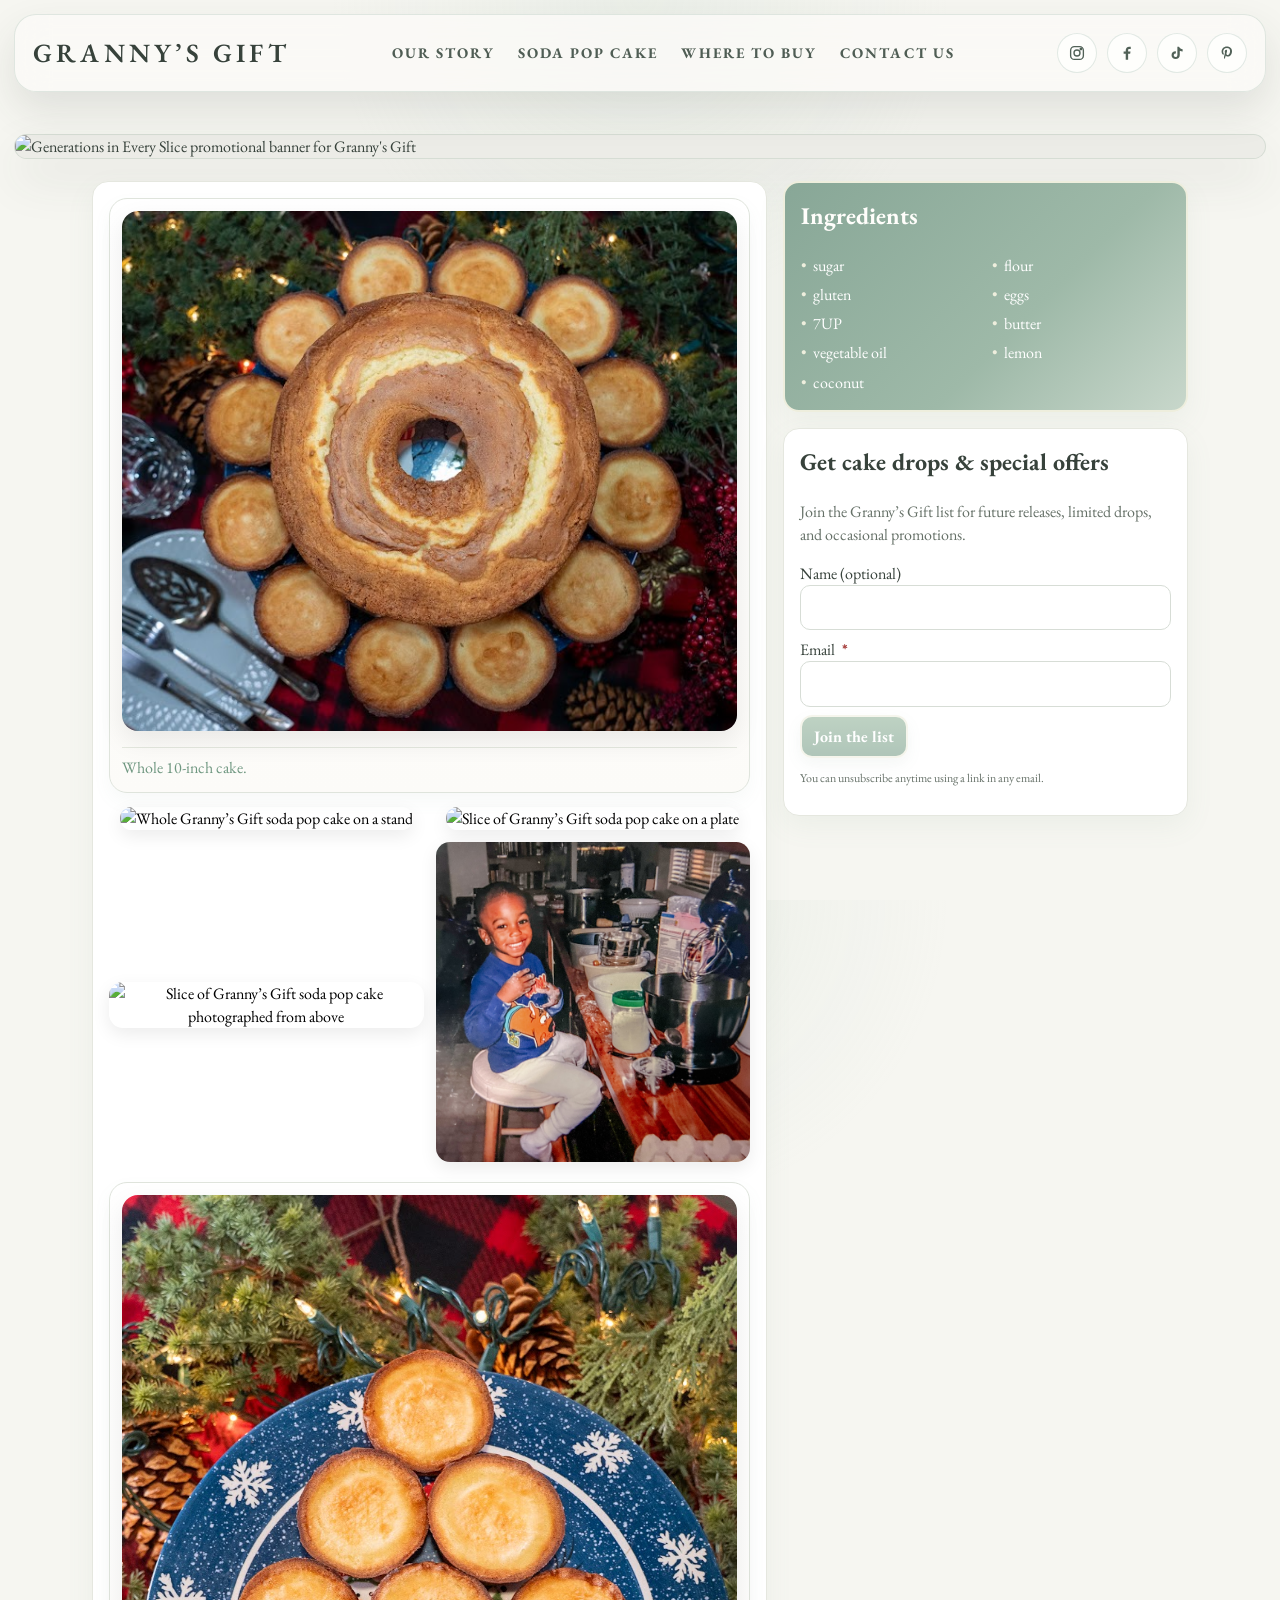
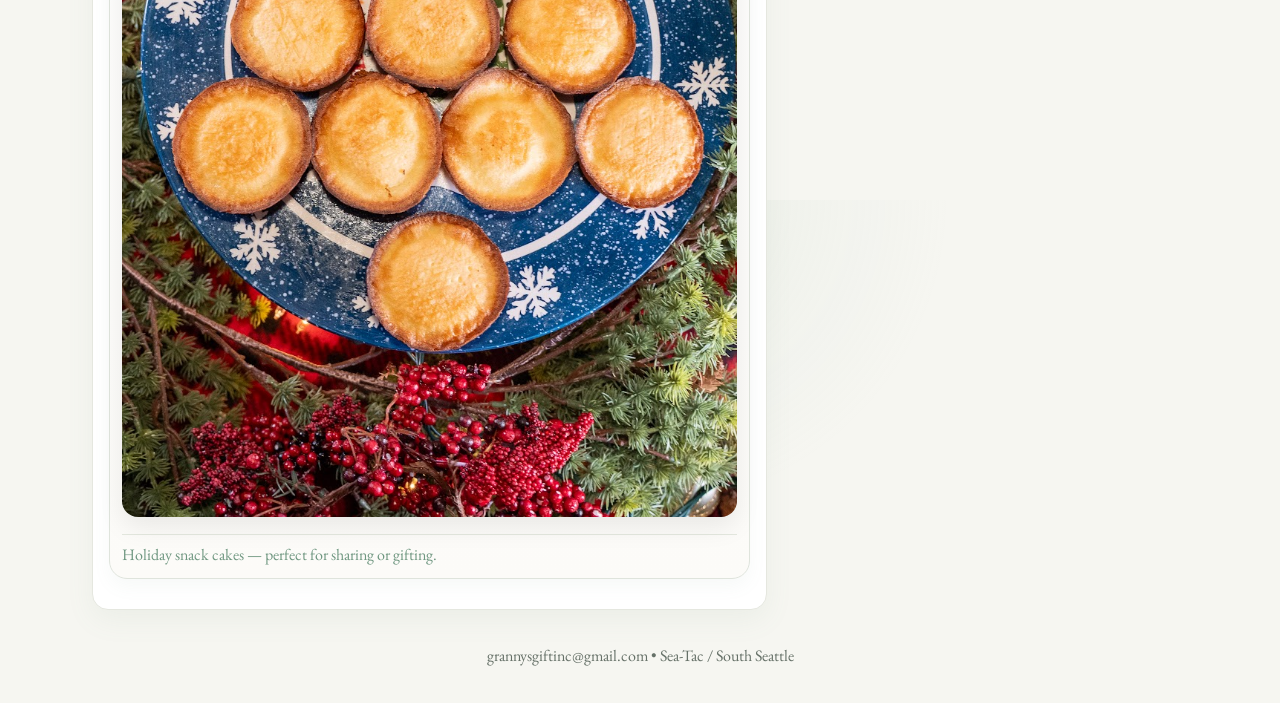
==== commit 614e3378: "Replace banner with fixed overlay header" ====
--- a/index.html
+++ b/index.html
@@ -73,166 +73,180 @@
     </div>
   </header>
 
-  <main class="wrap site-main">
-    <section class="brand-layout">
-      <section class="gallery-card card" aria-label="Photo gallery">
-        <figure class="seasonal-figure">
-          <button
-            type="button"
-            class="featured-shot gallery-open"
-            data-image="images/christmas_cake.JPG"
-            data-alt="Granny’s Gift whole 10-inch cake arranged for Christmas"
-            aria-label="Expand whole 10-inch cake photo"
-          >
-            <img
-              src="images/christmas_cake.JPG"
-              alt="Granny’s Gift whole 10-inch cake arranged for Christmas"
-            >
-          </button>
-          <figcaption class="photo-caption">
-            Whole 10-inch cake.
-          </figcaption>
-        </figure>
-
-        <div class="gallery-grid">
-          <button
-            type="button"
-            class="gallery-open"
-            data-image="images/cake_whole_stand.jpg"
-            data-alt="Whole Granny’s Gift 7UP pound cake on a stand"
-            aria-label="Expand whole cake photo"
-          >
-            <img
-              src="images/cake_whole_stand.jpg"
-              alt="Whole Granny’s Gift 7UP pound cake on a stand"
-            >
-          </button>
-
-          <button
-            type="button"
-            class="gallery-open"
-            data-image="images/cake_slice_hero.jpg"
-            data-alt="Slice of Granny’s Gift 7UP pound cake on a plate"
-            aria-label="Expand cake slice photo"
-          >
-            <img
-              src="images/cake_slice_hero.jpg"
-              alt="Slice of Granny’s Gift 7UP pound cake on a plate"
-            >
-          </button>
-
-          <button
-            type="button"
-            class="gallery-open"
-            data-image="images/cake_slice_above.jpg"
-            data-alt="Slice of Granny’s Gift 7UP pound cake photographed from above"
-            aria-label="Expand overhead cake slice photo"
-          >
-            <img
-              src="images/cake_slice_above.jpg"
-              alt="Slice of Granny’s Gift 7UP pound cake photographed from above"
-            >
-          </button>
-
-          <button
-            type="button"
-            class="gallery-open"
-            data-image="images/baby_baker.jpg"
-            data-alt="Child in the kitchen helping bake with a stand mixer"
-            aria-label="Expand baby baker photo"
-          >
-            <img
-              src="images/baby_baker.jpg"
-              alt="Child in the kitchen helping bake with a stand mixer"
-            >
-          </button>
-        </div>
-
-        <figure class="seasonal-figure seasonal-figure-lower">
-          <button
-            type="button"
-            class="featured-shot featured-shot-tall gallery-open"
-            data-image="images/christmas_snack_cakes.JPG"
-            data-alt="Holiday snack cakes arranged on a decorative plate"
-            aria-label="Expand holiday snack cakes photo"
-          >
-            <img
-              src="images/christmas_snack_cakes.JPG"
-              alt="Holiday snack cakes arranged on a decorative plate"
-            >
-          </button>
-          <figcaption class="photo-caption">
-            Holiday snack cakes — perfect for sharing or gifting.
-          </figcaption>
-        </figure>
+  <main class="site-main">
+    <section class="hero-banner-shell" aria-label="Granny's Gift introductory banner">
+      <div class="hero-banner">
+        <img
+          class="hero-banner__image"
+          src="images/Generations_Promo_Banner.png"
+          alt="Generations in Every Slice promotional banner for Granny's Gift"
+          loading="eager"
+          fetchpriority="high"
+        >
+      </div>
+    </section>
+
+    <section class="wrap">
+      <section class="brand-layout">
+        <section class="gallery-card card" aria-label="Photo gallery">
+          <figure class="seasonal-figure">
+            <button
+              type="button"
+              class="featured-shot gallery-open"
+              data-image="images/christmas_cake.JPG"
+              data-alt="Granny’s Gift whole 10-inch cake arranged for Christmas"
+              aria-label="Expand whole 10-inch cake photo"
+            >
+              <img
+                src="images/christmas_cake.JPG"
+                alt="Granny’s Gift whole 10-inch cake arranged for Christmas"
+              >
+            </button>
+            <figcaption class="photo-caption">
+              Whole 10-inch cake.
+            </figcaption>
+          </figure>
+
+          <div class="gallery-grid">
+            <button
+              type="button"
+              class="gallery-open"
+              data-image="images/cake_whole_stand.jpg"
+              data-alt="Whole Granny’s Gift soda pop cake on a stand"
+              aria-label="Expand whole cake photo"
+            >
+              <img
+                src="images/cake_whole_stand.jpg"
+                alt="Whole Granny’s Gift soda pop cake on a stand"
+              >
+            </button>
+
+            <button
+              type="button"
+              class="gallery-open"
+              data-image="images/cake_slice_hero.jpg"
+              data-alt="Slice of Granny’s Gift soda pop cake on a plate"
+              aria-label="Expand cake slice photo"
+            >
+              <img
+                src="images/cake_slice_hero.jpg"
+                alt="Slice of Granny’s Gift soda pop cake on a plate"
+              >
+            </button>
+
+            <button
+              type="button"
+              class="gallery-open"
+              data-image="images/cake_slice_above.jpg"
+              data-alt="Slice of Granny’s Gift soda pop cake photographed from above"
+              aria-label="Expand overhead cake slice photo"
+            >
+              <img
+                src="images/cake_slice_above.jpg"
+                alt="Slice of Granny’s Gift soda pop cake photographed from above"
+              >
+            </button>
+
+            <button
+              type="button"
+              class="gallery-open"
+              data-image="images/baby_baker.jpg"
+              data-alt="Child in the kitchen helping bake with a stand mixer"
+              aria-label="Expand family baking photo"
+            >
+              <img
+                src="images/baby_baker.jpg"
+                alt="Child in the kitchen helping bake with a stand mixer"
+              >
+            </button>
+          </div>
+
+          <figure class="seasonal-figure seasonal-figure-lower">
+            <button
+              type="button"
+              class="featured-shot featured-shot-tall gallery-open"
+              data-image="images/christmas_snack_cakes.JPG"
+              data-alt="Holiday snack cakes arranged on a decorative plate"
+              aria-label="Expand holiday snack cakes photo"
+            >
+              <img
+                src="images/christmas_snack_cakes.JPG"
+                alt="Holiday snack cakes arranged on a decorative plate"
+              >
+            </button>
+            <figcaption class="photo-caption">
+              Holiday snack cakes — perfect for sharing or gifting.
+            </figcaption>
+          </figure>
+        </section>
+
+        <aside class="sidebar-stack">
+          <section id="ingredients" class="card ingredients-card">
+            <h2>Ingredients</h2>
+            <ul class="ingredients-list">
+              <li>sugar</li>
+              <li>flour</li>
+              <li>gluten</li>
+              <li>eggs</li>
+              <li>7UP</li>
+              <li>butter</li>
+              <li>vegetable oil</li>
+              <li>lemon</li>
+              <li>coconut</li>
+            </ul>
+          </section>
+
+          <section id="newsletter" class="card newsletter-card">
+            <h2>Get cake drops &amp; special offers</h2>
+            <p class="muted">
+              Join the Granny’s Gift list for future releases, limited drops,
+              and occasional promotions.
+            </p>
+
+            <form id="newsletterForm" novalidate>
+              <div class="row">
+                <label for="nl_name">Name (optional)</label>
+                <input
+                  id="nl_name"
+                  name="nl_name"
+                  type="text"
+                  autocomplete="name"
+                />
+              </div>
+
+              <div class="row">
+                <label for="nl_email">
+                  Email <span class="req" aria-hidden="true">*</span>
+                </label>
+                <input
+                  id="nl_email"
+                  name="nl_email"
+                  type="email"
+                  autocomplete="email"
+                  required
+                />
+              </div>
+
+              <input
+                id="nl_website"
+                name="nl_website"
+                autocomplete="off"
+                tabindex="-1"
+                class="hp"
+                aria-hidden="true"
+              />
+
+              <button id="nl_submit" type="submit" class="btn small" disabled>
+                Join the list
+              </button>
+            </form>
+
+            <p class="muted tiny">
+              You can unsubscribe anytime using a link in any email.
+            </p>
+          </section>
+        </aside>
       </section>
-
-      <aside class="sidebar-stack">
-        <section id="ingredients" class="card ingredients-card">
-          <h2>Ingredients</h2>
-          <ul class="ingredients-list">
-            <li>sugar</li>
-            <li>flour</li>
-            <li>gluten</li>
-            <li>eggs</li>
-            <li>7UP</li>
-            <li>butter</li>
-            <li>vegetable oil</li>
-            <li>lemon</li>
-            <li>coconut</li>
-          </ul>
-        </section>
-
-        <section id="newsletter" class="card newsletter-card">
-          <h2>Get cake drops &amp; special offers</h2>
-          <p class="muted">
-            Join the Granny’s Gift list for future releases, limited drops,
-            and occasional promotions.
-          </p>
-
-          <form id="newsletterForm" novalidate>
-            <div class="row">
-              <label for="nl_name">Name (optional)</label>
-              <input
-                id="nl_name"
-                name="nl_name"
-                type="text"
-                autocomplete="name"
-              />
-            </div>
-
-            <div class="row">
-              <label for="nl_email">
-                Email <span class="req" aria-hidden="true">*</span>
-              </label>
-              <input
-                id="nl_email"
-                name="nl_email"
-                type="email"
-                autocomplete="email"
-                required
-              />
-            </div>
-
-            <input
-              id="nl_website"
-              name="nl_website"
-              autocomplete="off"
-              tabindex="-1"
-              class="hp"
-              aria-hidden="true"
-            />
-
-            <button id="nl_submit" type="submit" class="btn small" disabled>
-              Join the list
-            </button>
-          </form>
-
-          <p class="muted tiny">
-            You can unsubscribe anytime using a link in any email.
-          </p>
-        </section>
-      </aside>
     </section>
   </main>
 
--- a/styles.css
+++ b/styles.css
@@ -13,9 +13,13 @@
   --header-offset: 118px;
 }
 
-* { box-sizing: border-box; }
-
-html, body { height: 100%; }
+* {
+  box-sizing: border-box;
+}
+
+html, body {
+  height: 100%;
+}
 
 html {
   scroll-behavior: smooth;
@@ -47,6 +51,8 @@
   margin: 0 auto;
   padding: 0 12px;
 }
+
+/* HEADER */
 
 .site-header {
   position: fixed;
@@ -235,9 +241,33 @@
   transform: translateY(-7px) rotate(-45deg);
 }
 
+/* HERO BANNER */
+
 .site-main {
   padding-top: 6px;
 }
+
+.hero-banner-shell {
+  max-width: 1280px;
+  margin: 10px auto 22px;
+  padding: 0 14px;
+}
+
+.hero-banner {
+  overflow: hidden;
+  border-radius: 28px;
+  background: #ecece7;
+  border: 1px solid rgba(111, 151, 128, 0.18);
+  box-shadow: 0 20px 48px rgba(55, 66, 59, 0.10);
+}
+
+.hero-banner__image {
+  display: block;
+  width: 100%;
+  height: auto;
+}
+
+/* MAIN CONTENT */
 
 .card {
   background: #fff;
@@ -353,7 +383,9 @@
   margin-top: 0;
 }
 
-.row { margin: 8px 0; }
+.row {
+  margin: 8px 0;
+}
 
 label .req {
   color: #a94442;
@@ -385,9 +417,17 @@
   outline-offset: 3px;
 }
 
-.muted { color: #667168; }
-.tiny { font-size: 12px; }
-.hp { display: none !important; }
+.muted {
+  color: #667168;
+}
+
+.tiny {
+  font-size: 12px;
+}
+
+.hp {
+  display: none !important;
+}
 
 .btn {
   background: linear-gradient(180deg, var(--brand-mid), var(--brand-deep));
@@ -415,6 +455,19 @@
   padding: 8px 12px;
 }
 
+.status {
+  margin-top: 10px;
+  font-size: 0.95rem;
+}
+
+.status.error {
+  color: #9c3a36;
+}
+
+.status.ok {
+  color: #356142;
+}
+
 .success-panel {
   background: #eef4ef;
   border: 1px solid #d9e5dc;
@@ -439,6 +492,8 @@
   padding: 18px 12px 20px;
   text-align: center;
 }
+
+/* LIGHTBOX */
 
 .lightbox[hidden] {
   display: none !important;
@@ -480,6 +535,8 @@
   cursor: pointer;
 }
 
+/* RESPONSIVE */
+
 @media (max-width: 1100px) {
   .site-header__bar {
     gap: 18px;
@@ -511,6 +568,15 @@
 
   .gallery-grid {
     grid-template-columns: 1fr 1fr;
+  }
+
+  .hero-banner-shell {
+    margin: 8px auto 18px;
+    padding: 0 12px;
+  }
+
+  .hero-banner {
+    border-radius: 22px;
   }
 
   .site-header {
@@ -581,6 +647,10 @@
     grid-template-columns: 1fr;
   }
 
+  .hero-banner {
+    border-radius: 16px;
+  }
+
   .site-wordmark__main {
     font-size: 1.12rem;
     letter-spacing: 0.11em;
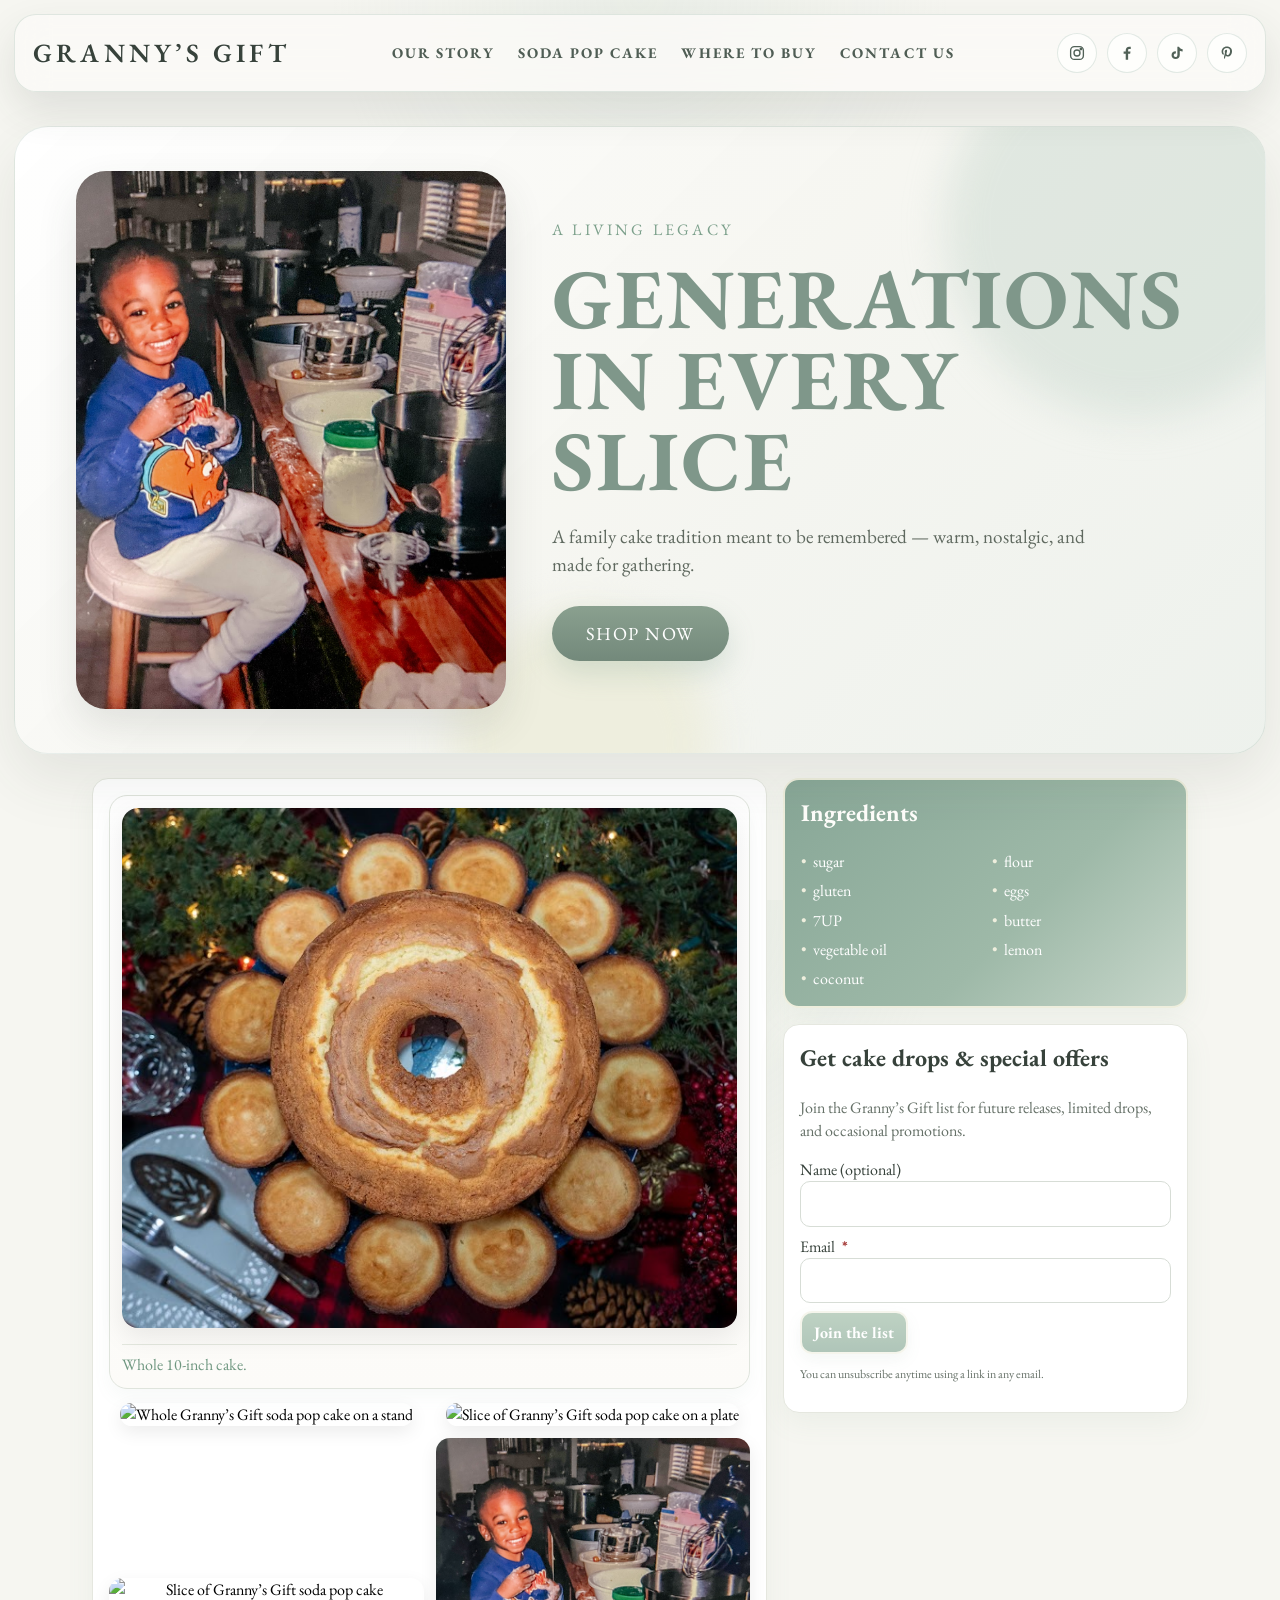
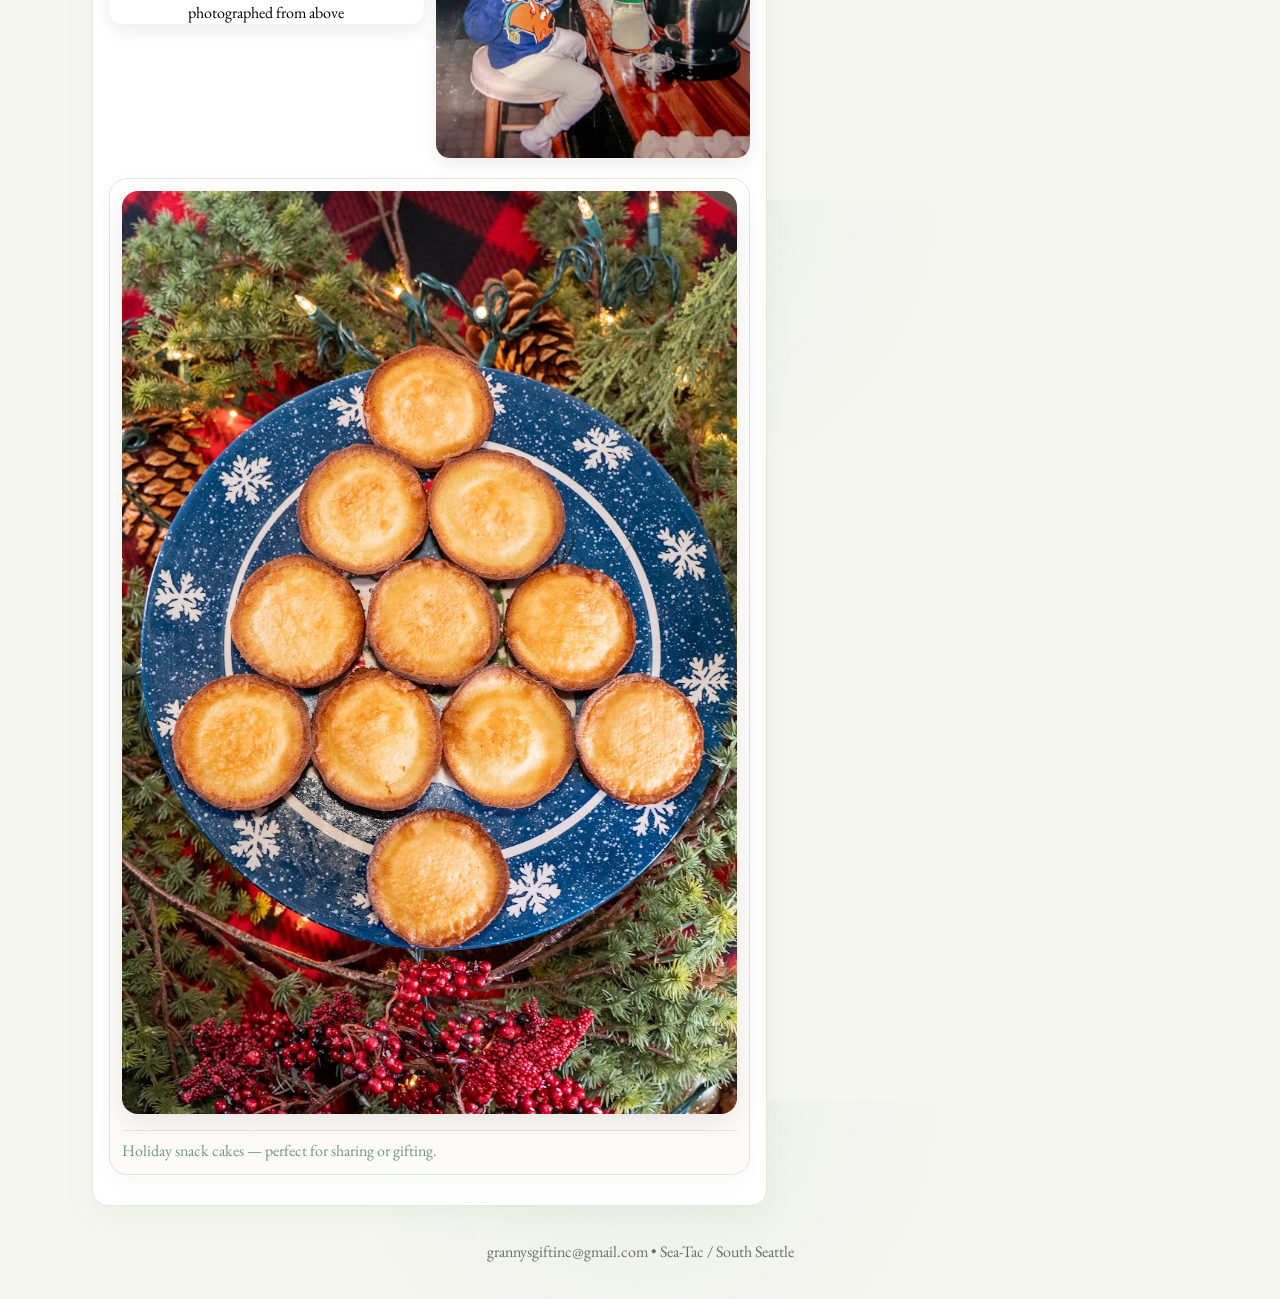
==== commit 06ed4047: "Replace banner with fixed overlay header" ====
--- a/index.html
+++ b/index.html
@@ -74,15 +74,31 @@
   </header>
 
   <main class="site-main">
-    <section class="hero-banner-shell" aria-label="Granny's Gift introductory banner">
-      <div class="hero-banner">
-        <img
-          class="hero-banner__image"
-          src="images/Generations_Promo_Banner.png"
-          alt="Generations in Every Slice promotional banner for Granny's Gift"
-          loading="eager"
-          fetchpriority="high"
-        >
+    <section class="hero-landing" aria-label="Granny's Gift introduction">
+      <div class="hero-landing__inner">
+        <div class="hero-landing__media">
+          <div class="hero-landing__image-frame">
+            <img
+              src="images/baby_baker.jpg"
+              alt="Family baking tradition at Granny's Gift"
+              class="hero-landing__image"
+              loading="eager"
+              fetchpriority="high"
+            >
+          </div>
+        </div>
+
+        <div class="hero-landing__content">
+          <p class="hero-landing__eyebrow">A living legacy</p>
+          <h1 class="hero-landing__title">
+            Generations<br>in Every Slice
+          </h1>
+          <p class="hero-landing__text">
+            A family cake tradition meant to be remembered — warm, nostalgic,
+            and made for gathering.
+          </p>
+          <button type="button" class="hero-landing__cta">Shop Now</button>
+        </div>
       </div>
     </section>
 
--- a/styles.css
+++ b/styles.css
@@ -9,6 +9,7 @@
   --brand-cream: #f7f5ef;
   --brand-panel: #fcfbf8;
   --wrap-max: 1120px;
+  --hero-max: 1280px;
   --header-max: 1280px;
   --header-offset: 118px;
 }
@@ -17,7 +18,8 @@
   box-sizing: border-box;
 }
 
-html, body {
+html,
+body {
   height: 100%;
 }
 
@@ -241,33 +243,145 @@
   transform: translateY(-7px) rotate(-45deg);
 }
 
-/* HERO BANNER */
+/* MAIN */
 
 .site-main {
-  padding-top: 6px;
-}
-
-.hero-banner-shell {
-  max-width: 1280px;
-  margin: 10px auto 22px;
+  padding-top: 8px;
+}
+
+/* HERO */
+
+.hero-landing {
+  max-width: var(--hero-max);
+  margin: 0 auto 24px;
   padding: 0 14px;
 }
 
-.hero-banner {
+.hero-landing__inner {
+  position: relative;
   overflow: hidden;
-  border-radius: 28px;
-  background: #ecece7;
-  border: 1px solid rgba(111, 151, 128, 0.18);
-  box-shadow: 0 20px 48px rgba(55, 66, 59, 0.10);
-}
-
-.hero-banner__image {
+  min-height: 590px;
+  display: grid;
+  grid-template-columns: minmax(280px, 0.82fr) minmax(420px, 1.18fr);
+  align-items: center;
+  gap: 28px;
+  padding: clamp(26px, 4vw, 44px);
+  border-radius: 34px;
+  border: 1px solid rgba(111, 151, 128, 0.16);
+  background:
+    linear-gradient(135deg, rgba(255,255,255,0.95), rgba(246,246,241,0.98) 48%, rgba(237,241,236,0.98));
+  box-shadow: 0 24px 60px rgba(55, 66, 59, 0.1);
+  isolation: isolate;
+}
+
+.hero-landing__inner::before,
+.hero-landing__inner::after {
+  content: "";
+  position: absolute;
+  border-radius: 999px;
+  z-index: -1;
+  filter: blur(20px);
+}
+
+.hero-landing__inner::before {
+  width: 380px;
+  height: 380px;
+  right: -60px;
+  top: -90px;
+  background: rgba(184, 205, 192, 0.34);
+}
+
+.hero-landing__inner::after {
+  width: 260px;
+  height: 260px;
+  left: 35%;
+  bottom: -120px;
+  background: rgba(238, 238, 221, 0.95);
+}
+
+.hero-landing__media {
+  display: flex;
+  align-items: center;
+  justify-content: center;
+}
+
+.hero-landing__image-frame {
+  width: min(100%, 430px);
+  aspect-ratio: 4 / 5;
+  overflow: hidden;
+  border-radius: 30px;
+  background: linear-gradient(180deg, #f3f3ef, #e8ece7);
+  box-shadow:
+    0 18px 40px rgba(55, 66, 59, 0.12),
+    inset 0 1px 0 rgba(255,255,255,0.75);
+}
+
+.hero-landing__image {
+  width: 100%;
+  height: 100%;
+  object-fit: cover;
+  object-position: center 18%;
   display: block;
-  width: 100%;
-  height: auto;
-}
-
-/* MAIN CONTENT */
+  filter: saturate(1.02);
+}
+
+.hero-landing__content {
+  display: flex;
+  flex-direction: column;
+  align-items: flex-start;
+  justify-content: center;
+  padding-right: clamp(4px, 2vw, 36px);
+}
+
+.hero-landing__eyebrow {
+  margin: 0 0 16px;
+  font-size: 1rem;
+  letter-spacing: 0.2em;
+  text-transform: uppercase;
+  color: var(--brand-deep);
+  opacity: 0.9;
+}
+
+.hero-landing__title {
+  margin: 0;
+  font-size: clamp(3rem, 6.6vw, 5.7rem);
+  line-height: 0.96;
+  letter-spacing: 0.025em;
+  text-transform: uppercase;
+  color: #7f978a;
+  text-wrap: balance;
+}
+
+.hero-landing__text {
+  max-width: 560px;
+  margin: 22px 0 0;
+  font-size: clamp(1.15rem, 1.5vw, 1.4rem);
+  color: #5f695f;
+}
+
+.hero-landing__cta {
+  margin-top: 28px;
+  padding: 14px 34px;
+  border: 0;
+  border-radius: 999px;
+  background: linear-gradient(180deg, #8aa08f, #73897b);
+  color: #fff;
+  font-size: 1.15rem;
+  letter-spacing: 0.08em;
+  text-transform: uppercase;
+  cursor: pointer;
+  box-shadow: 0 12px 28px rgba(111, 151, 128, 0.22);
+  transition: transform 160ms ease, box-shadow 160ms ease, filter 160ms ease;
+}
+
+.hero-landing__cta:hover,
+.hero-landing__cta:focus-visible {
+  transform: translateY(-2px);
+  box-shadow: 0 16px 32px rgba(111, 151, 128, 0.28);
+  filter: brightness(1.02);
+}
+
+/* CONTENT */
 
 .card {
   background: #fff;
@@ -412,6 +526,7 @@
 .menu-toggle:focus-visible,
 .gallery-open:focus-visible,
 .lightbox-close:focus-visible,
+.hero-landing__cta:focus-visible,
 .btn:focus-visible {
   outline: 3px solid rgba(138, 174, 147, 0.2);
   outline-offset: 3px;
@@ -537,6 +652,13 @@
 
 /* RESPONSIVE */
 
+@media (max-width: 1180px) {
+  .hero-landing__inner {
+    min-height: 540px;
+    grid-template-columns: minmax(260px, 0.78fr) minmax(360px, 1.22fr);
+  }
+}
+
 @media (max-width: 1100px) {
   .site-header__bar {
     gap: 18px;
@@ -562,21 +684,49 @@
     --header-offset: 98px;
   }
 
+  .hero-landing {
+    padding: 0 12px;
+    margin-bottom: 18px;
+  }
+
+  .hero-landing__inner {
+    min-height: auto;
+    grid-template-columns: 1fr;
+    gap: 20px;
+    padding: 22px;
+    border-radius: 26px;
+  }
+
+  .hero-landing__media {
+    order: 1;
+  }
+
+  .hero-landing__content {
+    order: 2;
+    padding-right: 0;
+    align-items: center;
+    text-align: center;
+  }
+
+  .hero-landing__image-frame {
+    width: min(100%, 420px);
+    aspect-ratio: 5 / 4;
+  }
+
+  .hero-landing__title {
+    font-size: clamp(2.5rem, 10vw, 4.1rem);
+  }
+
+  .hero-landing__text {
+    max-width: 620px;
+  }
+
   .brand-layout {
     grid-template-columns: 1fr;
   }
 
   .gallery-grid {
     grid-template-columns: 1fr 1fr;
-  }
-
-  .hero-banner-shell {
-    margin: 8px auto 18px;
-    padding: 0 12px;
-  }
-
-  .hero-banner {
-    border-radius: 22px;
   }
 
   .site-header {
@@ -647,8 +797,28 @@
     grid-template-columns: 1fr;
   }
 
-  .hero-banner {
-    border-radius: 16px;
+  .hero-landing__inner {
+    padding: 18px;
+    border-radius: 18px;
+  }
+
+  .hero-landing__eyebrow {
+    font-size: 0.84rem;
+    letter-spacing: 0.16em;
+  }
+
+  .hero-landing__title {
+    font-size: 2.2rem;
+  }
+
+  .hero-landing__text {
+    font-size: 1.06rem;
+  }
+
+  .hero-landing__cta {
+    width: 100%;
+    justify-content: center;
+    text-align: center;
   }
 
   .site-wordmark__main {
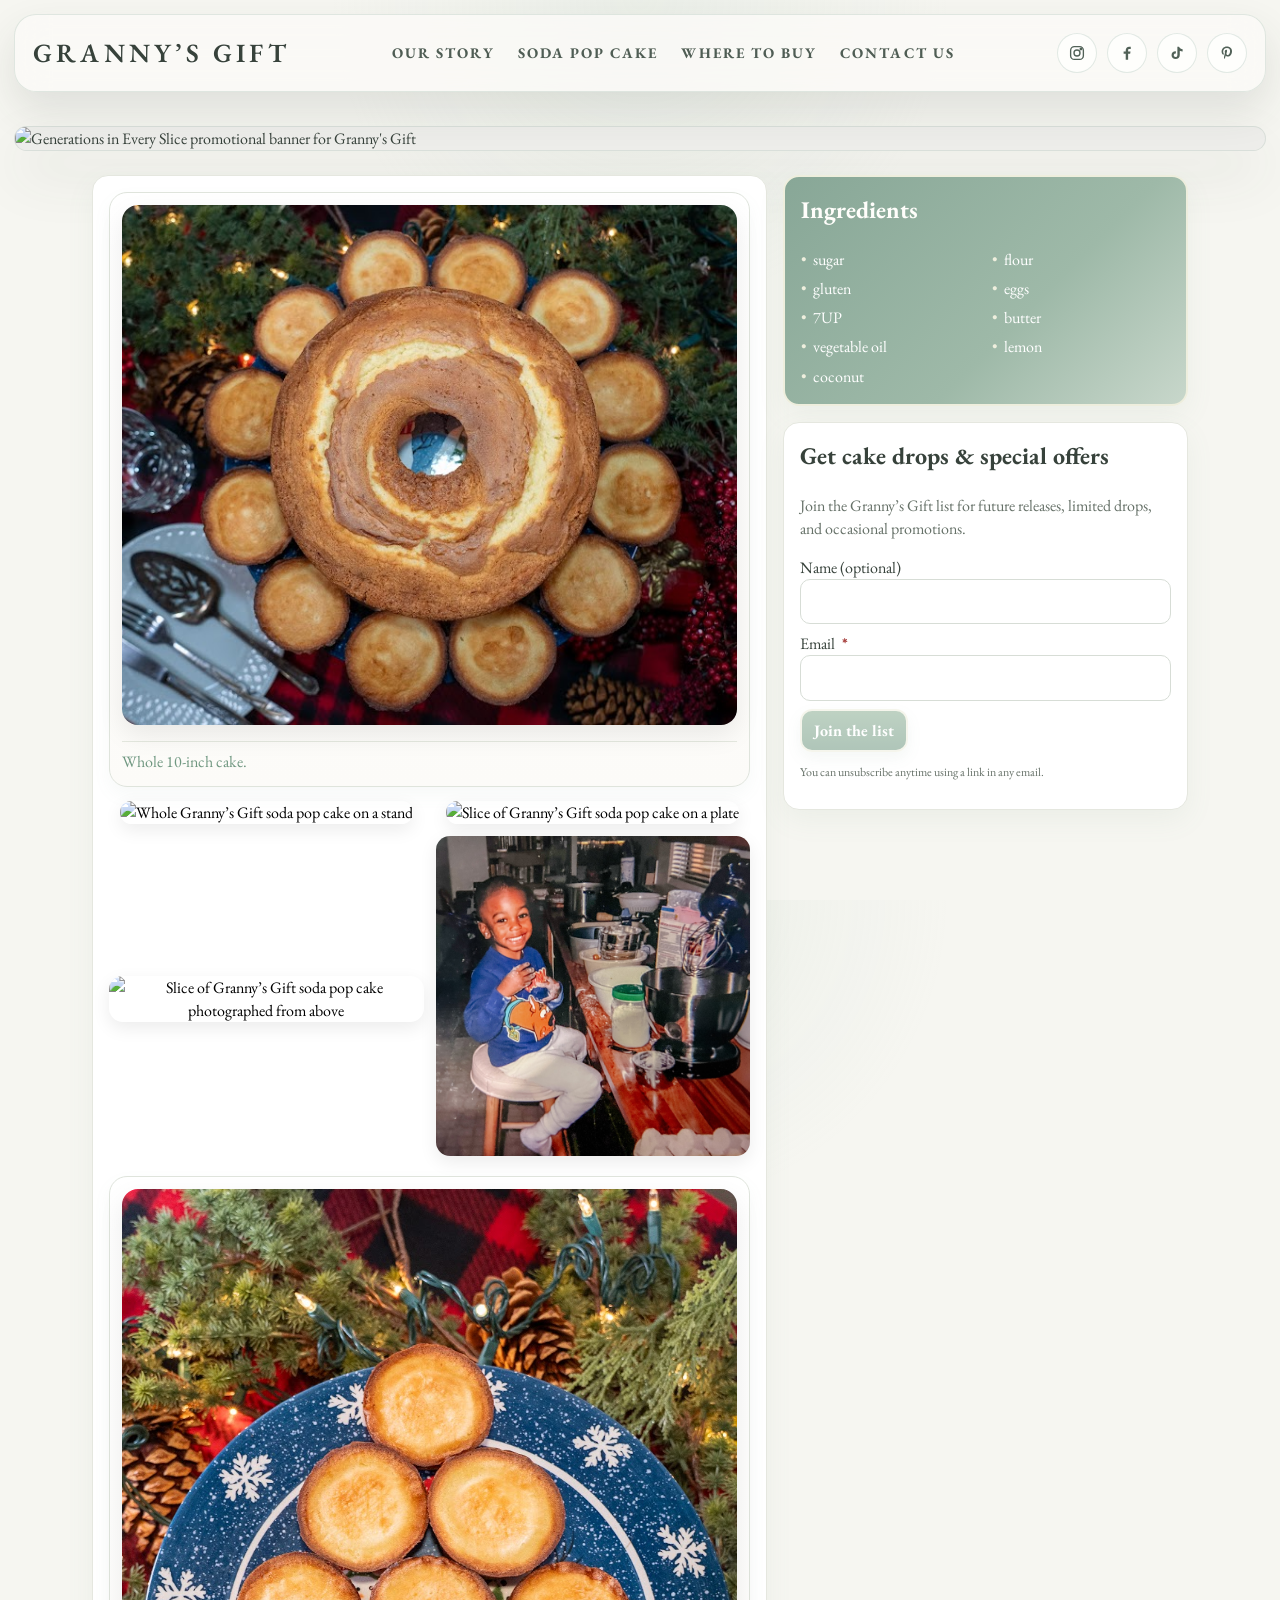
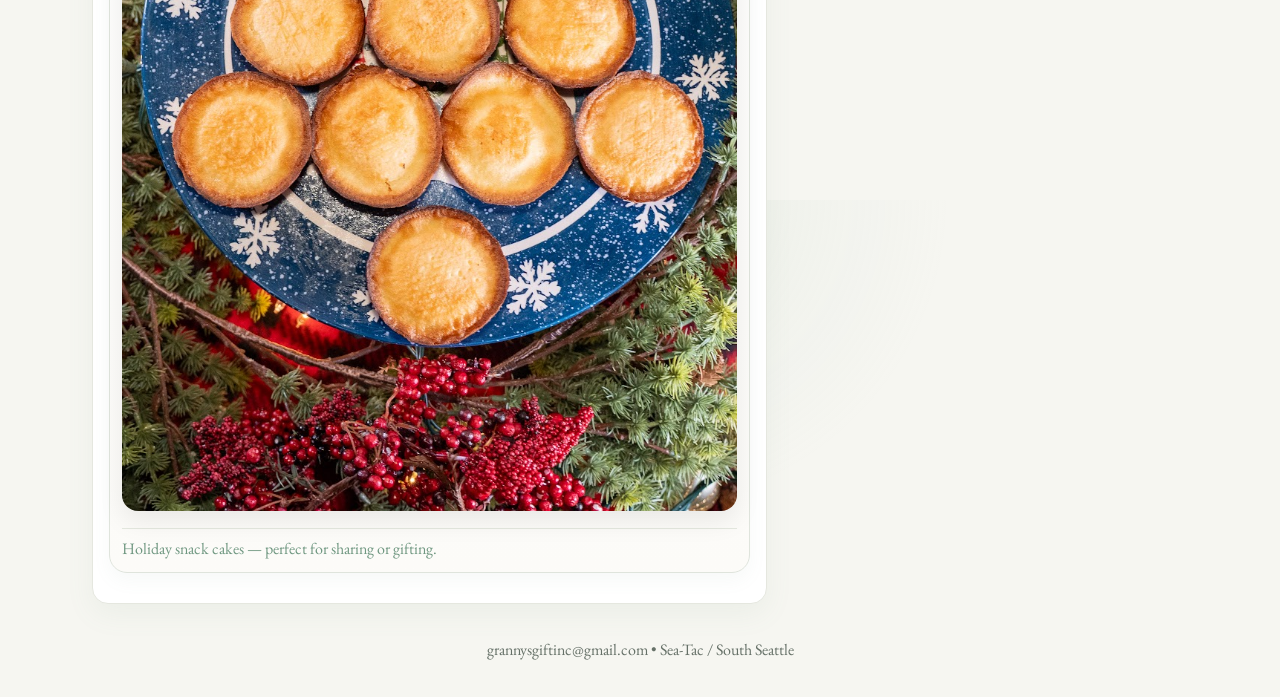
==== commit 35e71924: "Replace banner with fixed overlay header" ====
--- a/index.html
+++ b/index.html
@@ -74,31 +74,15 @@
   </header>
 
   <main class="site-main">
-    <section class="hero-landing" aria-label="Granny's Gift introduction">
-      <div class="hero-landing__inner">
-        <div class="hero-landing__media">
-          <div class="hero-landing__image-frame">
-            <img
-              src="images/baby_baker.jpg"
-              alt="Family baking tradition at Granny's Gift"
-              class="hero-landing__image"
-              loading="eager"
-              fetchpriority="high"
-            >
-          </div>
-        </div>
-
-        <div class="hero-landing__content">
-          <p class="hero-landing__eyebrow">A living legacy</p>
-          <h1 class="hero-landing__title">
-            Generations<br>in Every Slice
-          </h1>
-          <p class="hero-landing__text">
-            A family cake tradition meant to be remembered — warm, nostalgic,
-            and made for gathering.
-          </p>
-          <button type="button" class="hero-landing__cta">Shop Now</button>
-        </div>
+    <section class="homepage-banner-shell" aria-label="Granny's Gift homepage banner">
+      <div class="homepage-banner">
+        <img
+          class="homepage-banner__image"
+          src="images/Homepage_MainBanner.png"
+          alt="Generations in Every Slice promotional banner for Granny's Gift"
+          loading="eager"
+          fetchpriority="high"
+        >
       </div>
     </section>
 
--- a/styles.css
+++ b/styles.css
@@ -9,8 +9,8 @@
   --brand-cream: #f7f5ef;
   --brand-panel: #fcfbf8;
   --wrap-max: 1120px;
-  --hero-max: 1280px;
   --header-max: 1280px;
+  --banner-max: 1280px;
   --header-offset: 118px;
 }
 
@@ -249,136 +249,26 @@
   padding-top: 8px;
 }
 
-/* HERO */
-
-.hero-landing {
-  max-width: var(--hero-max);
+/* HOMEPAGE BANNER */
+
+.homepage-banner-shell {
+  max-width: var(--banner-max);
   margin: 0 auto 24px;
   padding: 0 14px;
 }
 
-.hero-landing__inner {
-  position: relative;
-  overflow: hidden;
-  min-height: 590px;
-  display: grid;
-  grid-template-columns: minmax(280px, 0.82fr) minmax(420px, 1.18fr);
-  align-items: center;
-  gap: 28px;
-  padding: clamp(26px, 4vw, 44px);
-  border-radius: 34px;
-  border: 1px solid rgba(111, 151, 128, 0.16);
-  background:
-    linear-gradient(135deg, rgba(255,255,255,0.95), rgba(246,246,241,0.98) 48%, rgba(237,241,236,0.98));
-  box-shadow: 0 24px 60px rgba(55, 66, 59, 0.1);
-  isolation: isolate;
-}
-
-.hero-landing__inner::before,
-.hero-landing__inner::after {
-  content: "";
-  position: absolute;
-  border-radius: 999px;
-  z-index: -1;
-  filter: blur(20px);
-}
-
-.hero-landing__inner::before {
-  width: 380px;
-  height: 380px;
-  right: -60px;
-  top: -90px;
-  background: rgba(184, 205, 192, 0.34);
-}
-
-.hero-landing__inner::after {
-  width: 260px;
-  height: 260px;
-  left: 35%;
-  bottom: -120px;
-  background: rgba(238, 238, 221, 0.95);
-}
-
-.hero-landing__media {
-  display: flex;
-  align-items: center;
-  justify-content: center;
-}
-
-.hero-landing__image-frame {
-  width: min(100%, 430px);
-  aspect-ratio: 4 / 5;
+.homepage-banner {
   overflow: hidden;
   border-radius: 30px;
-  background: linear-gradient(180deg, #f3f3ef, #e8ece7);
-  box-shadow:
-    0 18px 40px rgba(55, 66, 59, 0.12),
-    inset 0 1px 0 rgba(255,255,255,0.75);
-}
-
-.hero-landing__image {
+  border: 1px solid rgba(111, 151, 128, 0.16);
+  background: #ededea;
+  box-shadow: 0 24px 56px rgba(55, 66, 59, 0.10);
+}
+
+.homepage-banner__image {
+  display: block;
   width: 100%;
-  height: 100%;
-  object-fit: cover;
-  object-position: center 18%;
-  display: block;
-  filter: saturate(1.02);
-}
-
-.hero-landing__content {
-  display: flex;
-  flex-direction: column;
-  align-items: flex-start;
-  justify-content: center;
-  padding-right: clamp(4px, 2vw, 36px);
-}
-
-.hero-landing__eyebrow {
-  margin: 0 0 16px;
-  font-size: 1rem;
-  letter-spacing: 0.2em;
-  text-transform: uppercase;
-  color: var(--brand-deep);
-  opacity: 0.9;
-}
-
-.hero-landing__title {
-  margin: 0;
-  font-size: clamp(3rem, 6.6vw, 5.7rem);
-  line-height: 0.96;
-  letter-spacing: 0.025em;
-  text-transform: uppercase;
-  color: #7f978a;
-  text-wrap: balance;
-}
-
-.hero-landing__text {
-  max-width: 560px;
-  margin: 22px 0 0;
-  font-size: clamp(1.15rem, 1.5vw, 1.4rem);
-  color: #5f695f;
-}
-
-.hero-landing__cta {
-  margin-top: 28px;
-  padding: 14px 34px;
-  border: 0;
-  border-radius: 999px;
-  background: linear-gradient(180deg, #8aa08f, #73897b);
-  color: #fff;
-  font-size: 1.15rem;
-  letter-spacing: 0.08em;
-  text-transform: uppercase;
-  cursor: pointer;
-  box-shadow: 0 12px 28px rgba(111, 151, 128, 0.22);
-  transition: transform 160ms ease, box-shadow 160ms ease, filter 160ms ease;
-}
-
-.hero-landing__cta:hover,
-.hero-landing__cta:focus-visible {
-  transform: translateY(-2px);
-  box-shadow: 0 16px 32px rgba(111, 151, 128, 0.28);
-  filter: brightness(1.02);
+  height: auto;
 }
 
 /* CONTENT */
@@ -526,7 +416,6 @@
 .menu-toggle:focus-visible,
 .gallery-open:focus-visible,
 .lightbox-close:focus-visible,
-.hero-landing__cta:focus-visible,
 .btn:focus-visible {
   outline: 3px solid rgba(138, 174, 147, 0.2);
   outline-offset: 3px;
@@ -652,13 +541,6 @@
 
 /* RESPONSIVE */
 
-@media (max-width: 1180px) {
-  .hero-landing__inner {
-    min-height: 540px;
-    grid-template-columns: minmax(260px, 0.78fr) minmax(360px, 1.22fr);
-  }
-}
-
 @media (max-width: 1100px) {
   .site-header__bar {
     gap: 18px;
@@ -684,41 +566,13 @@
     --header-offset: 98px;
   }
 
-  .hero-landing {
+  .homepage-banner-shell {
+    margin: 0 auto 18px;
     padding: 0 12px;
-    margin-bottom: 18px;
-  }
-
-  .hero-landing__inner {
-    min-height: auto;
-    grid-template-columns: 1fr;
-    gap: 20px;
-    padding: 22px;
-    border-radius: 26px;
-  }
-
-  .hero-landing__media {
-    order: 1;
-  }
-
-  .hero-landing__content {
-    order: 2;
-    padding-right: 0;
-    align-items: center;
-    text-align: center;
-  }
-
-  .hero-landing__image-frame {
-    width: min(100%, 420px);
-    aspect-ratio: 5 / 4;
-  }
-
-  .hero-landing__title {
-    font-size: clamp(2.5rem, 10vw, 4.1rem);
-  }
-
-  .hero-landing__text {
-    max-width: 620px;
+  }
+
+  .homepage-banner {
+    border-radius: 22px;
   }
 
   .brand-layout {
@@ -797,28 +651,8 @@
     grid-template-columns: 1fr;
   }
 
-  .hero-landing__inner {
-    padding: 18px;
-    border-radius: 18px;
-  }
-
-  .hero-landing__eyebrow {
-    font-size: 0.84rem;
-    letter-spacing: 0.16em;
-  }
-
-  .hero-landing__title {
-    font-size: 2.2rem;
-  }
-
-  .hero-landing__text {
-    font-size: 1.06rem;
-  }
-
-  .hero-landing__cta {
-    width: 100%;
-    justify-content: center;
-    text-align: center;
+  .homepage-banner {
+    border-radius: 16px;
   }
 
   .site-wordmark__main {
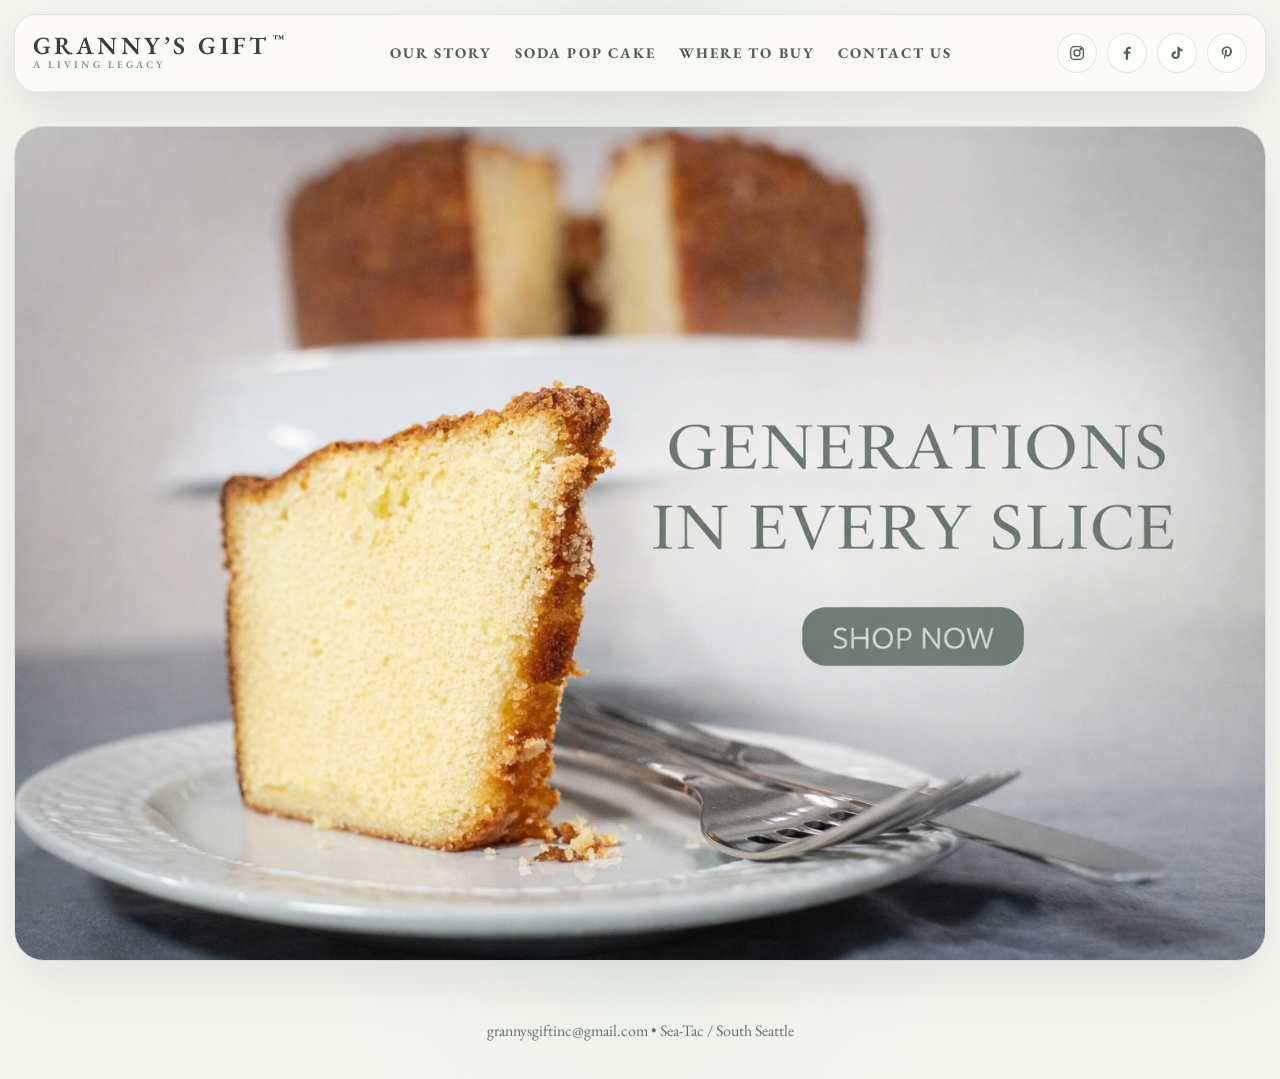
==== commit 82a9da12: "added internal pages" ====
--- a/index.html
+++ b/index.html
@@ -10,15 +10,19 @@
     href="data:image/svg+xml,%3Csvg xmlns='http://www.w3.org/2000/svg' viewBox='0 0 64 64'%3E%3Ctext y='50%25' x='50%25' dominant-baseline='middle' text-anchor='middle' font-size='48'%3E%F0%9F%8D%B0%3C/text%3E%3C/svg%3E"
   >
 
-  <link rel="stylesheet" href="styles.css" />
+  <link rel="stylesheet" href="/styles.css" />
 </head>
 <body>
   <header class="site-header" aria-label="Main site header">
     <div class="site-header__inner">
       <div class="site-header__bar">
-        <button type="button" class="site-wordmark" aria-label="Granny's Gift home">
-          <span class="site-wordmark__main">Granny’s Gift</span>
-        </button>
+        <a href="/" class="site-wordmark" aria-label="Granny's Gift home">
+          <span class="site-wordmark__line">
+            <span class="site-wordmark__main">Granny’s Gift</span>
+            <span class="site-wordmark__tm">™</span>
+          </span>
+          <span class="site-wordmark__tagline">A Living Legacy</span>
+        </a>
 
         <button
           type="button"
@@ -35,10 +39,10 @@
 
         <div class="site-header__menu" id="headerMenu">
           <nav class="site-nav" aria-label="Primary navigation">
-            <button type="button" class="site-nav__link">OUR STORY</button>
-            <button type="button" class="site-nav__link">SODA POP CAKE</button>
-            <button type="button" class="site-nav__link">WHERE TO BUY</button>
-            <button type="button" class="site-nav__link">CONTACT US</button>
+            <a href="/our-story/" class="site-nav__link">OUR STORY</a>
+            <a href="/soda-pop-cake/" class="site-nav__link">SODA POP CAKE</a>
+            <a href="/where-to-buy/" class="site-nav__link">WHERE TO BUY</a>
+            <a href="/contact-us/" class="site-nav__link">CONTACT US</a>
           </nav>
 
           <div class="site-social" aria-label="Social media">
@@ -78,175 +82,12 @@
       <div class="homepage-banner">
         <img
           class="homepage-banner__image"
-          src="images/Homepage_MainBanner.png"
+          src="/images/Homepage_MainBanner.png"
           alt="Generations in Every Slice promotional banner for Granny's Gift"
           loading="eager"
           fetchpriority="high"
         >
       </div>
-    </section>
-
-    <section class="wrap">
-      <section class="brand-layout">
-        <section class="gallery-card card" aria-label="Photo gallery">
-          <figure class="seasonal-figure">
-            <button
-              type="button"
-              class="featured-shot gallery-open"
-              data-image="images/christmas_cake.JPG"
-              data-alt="Granny’s Gift whole 10-inch cake arranged for Christmas"
-              aria-label="Expand whole 10-inch cake photo"
-            >
-              <img
-                src="images/christmas_cake.JPG"
-                alt="Granny’s Gift whole 10-inch cake arranged for Christmas"
-              >
-            </button>
-            <figcaption class="photo-caption">
-              Whole 10-inch cake.
-            </figcaption>
-          </figure>
-
-          <div class="gallery-grid">
-            <button
-              type="button"
-              class="gallery-open"
-              data-image="images/cake_whole_stand.jpg"
-              data-alt="Whole Granny’s Gift soda pop cake on a stand"
-              aria-label="Expand whole cake photo"
-            >
-              <img
-                src="images/cake_whole_stand.jpg"
-                alt="Whole Granny’s Gift soda pop cake on a stand"
-              >
-            </button>
-
-            <button
-              type="button"
-              class="gallery-open"
-              data-image="images/cake_slice_hero.jpg"
-              data-alt="Slice of Granny’s Gift soda pop cake on a plate"
-              aria-label="Expand cake slice photo"
-            >
-              <img
-                src="images/cake_slice_hero.jpg"
-                alt="Slice of Granny’s Gift soda pop cake on a plate"
-              >
-            </button>
-
-            <button
-              type="button"
-              class="gallery-open"
-              data-image="images/cake_slice_above.jpg"
-              data-alt="Slice of Granny’s Gift soda pop cake photographed from above"
-              aria-label="Expand overhead cake slice photo"
-            >
-              <img
-                src="images/cake_slice_above.jpg"
-                alt="Slice of Granny’s Gift soda pop cake photographed from above"
-              >
-            </button>
-
-            <button
-              type="button"
-              class="gallery-open"
-              data-image="images/baby_baker.jpg"
-              data-alt="Child in the kitchen helping bake with a stand mixer"
-              aria-label="Expand family baking photo"
-            >
-              <img
-                src="images/baby_baker.jpg"
-                alt="Child in the kitchen helping bake with a stand mixer"
-              >
-            </button>
-          </div>
-
-          <figure class="seasonal-figure seasonal-figure-lower">
-            <button
-              type="button"
-              class="featured-shot featured-shot-tall gallery-open"
-              data-image="images/christmas_snack_cakes.JPG"
-              data-alt="Holiday snack cakes arranged on a decorative plate"
-              aria-label="Expand holiday snack cakes photo"
-            >
-              <img
-                src="images/christmas_snack_cakes.JPG"
-                alt="Holiday snack cakes arranged on a decorative plate"
-              >
-            </button>
-            <figcaption class="photo-caption">
-              Holiday snack cakes — perfect for sharing or gifting.
-            </figcaption>
-          </figure>
-        </section>
-
-        <aside class="sidebar-stack">
-          <section id="ingredients" class="card ingredients-card">
-            <h2>Ingredients</h2>
-            <ul class="ingredients-list">
-              <li>sugar</li>
-              <li>flour</li>
-              <li>gluten</li>
-              <li>eggs</li>
-              <li>7UP</li>
-              <li>butter</li>
-              <li>vegetable oil</li>
-              <li>lemon</li>
-              <li>coconut</li>
-            </ul>
-          </section>
-
-          <section id="newsletter" class="card newsletter-card">
-            <h2>Get cake drops &amp; special offers</h2>
-            <p class="muted">
-              Join the Granny’s Gift list for future releases, limited drops,
-              and occasional promotions.
-            </p>
-
-            <form id="newsletterForm" novalidate>
-              <div class="row">
-                <label for="nl_name">Name (optional)</label>
-                <input
-                  id="nl_name"
-                  name="nl_name"
-                  type="text"
-                  autocomplete="name"
-                />
-              </div>
-
-              <div class="row">
-                <label for="nl_email">
-                  Email <span class="req" aria-hidden="true">*</span>
-                </label>
-                <input
-                  id="nl_email"
-                  name="nl_email"
-                  type="email"
-                  autocomplete="email"
-                  required
-                />
-              </div>
-
-              <input
-                id="nl_website"
-                name="nl_website"
-                autocomplete="off"
-                tabindex="-1"
-                class="hp"
-                aria-hidden="true"
-              />
-
-              <button id="nl_submit" type="submit" class="btn small" disabled>
-                Join the list
-              </button>
-            </form>
-
-            <p class="muted tiny">
-              You can unsubscribe anytime using a link in any email.
-            </p>
-          </section>
-        </aside>
-      </section>
     </section>
   </main>
 
@@ -260,6 +101,6 @@
   </div>
 
   <script src="https://cdn.jsdelivr.net/npm/@emailjs/browser@4/dist/email.min.js"></script>
-  <script src="script.js"></script>
+  <script src="/script.js"></script>
 </body>
 </html>
--- a/styles.css
+++ b/styles.css
@@ -48,6 +48,10 @@
   font: inherit;
 }
 
+img {
+  max-width: 100%;
+}
+
 .wrap {
   max-width: var(--wrap-max);
   margin: 0 auto;
@@ -78,7 +82,7 @@
   padding: 14px 18px;
   border: 1px solid rgba(111, 151, 128, 0.2);
   border-radius: 22px;
-  background: rgba(252, 251, 248, 0.8);
+  background: rgba(252, 251, 248, 0.82);
   backdrop-filter: blur(16px) saturate(140%);
   -webkit-backdrop-filter: blur(16px) saturate(140%);
   box-shadow: 0 18px 40px rgba(55, 66, 59, 0.12);
@@ -97,19 +101,44 @@
 
 .site-wordmark {
   display: inline-flex;
-  align-items: center;
+  flex-direction: column;
+  gap: 1px;
   flex: 0 0 auto;
+  text-decoration: none;
   cursor: pointer;
 }
 
+.site-wordmark__line {
+  display: flex;
+  align-items: flex-start;
+  gap: 4px;
+  line-height: 1;
+}
+
 .site-wordmark__main {
-  font-size: 1.65rem;
+  font-size: 1.55rem;
   font-weight: 600;
-  letter-spacing: 0.16em;
-  line-height: 1;
+  letter-spacing: 0.14em;
   text-transform: uppercase;
   color: var(--brand-ink);
   text-shadow: 0 1px 0 rgba(255, 255, 255, 0.72);
+}
+
+.site-wordmark__tm {
+  font-size: 0.6rem;
+  font-weight: 700;
+  letter-spacing: 0.08em;
+  position: relative;
+  top: 0.1rem;
+  color: var(--brand-ink);
+}
+
+.site-wordmark__tagline {
+  font-size: 0.64rem;
+  font-weight: 600;
+  letter-spacing: 0.3em;
+  text-transform: uppercase;
+  color: var(--brand-deep);
 }
 
 .site-header__menu {
@@ -138,6 +167,7 @@
   color: #4f5d54;
   cursor: pointer;
   white-space: nowrap;
+  text-decoration: none;
   transition: color 160ms ease, transform 160ms ease;
 }
 
@@ -156,13 +186,15 @@
 }
 
 .site-nav__link:hover,
-.site-nav__link:focus-visible {
+.site-nav__link:focus-visible,
+.site-nav__link[aria-current="page"] {
   color: var(--brand-deep);
   transform: translateY(-1px);
 }
 
 .site-nav__link:hover::after,
-.site-nav__link:focus-visible::after {
+.site-nav__link:focus-visible::after,
+.site-nav__link[aria-current="page"]::after {
   transform: scaleX(1);
 }
 
@@ -271,70 +303,42 @@
   height: auto;
 }
 
-/* CONTENT */
-
-.card {
-  background: #fff;
-  border: 1px solid #e5e7df;
-  border-radius: 16px;
-  padding: 16px;
-  box-shadow: 0 10px 28px rgba(111, 151, 128, 0.08);
-}
-
-.brand-layout {
-  display: grid;
-  grid-template-columns: 1.25fr 0.75fr;
-  gap: 16px;
-  align-items: start;
-}
-
-.featured-shot {
-  display: block;
-}
-
-.featured-shot img {
-  width: 100%;
-  height: clamp(300px, 48vw, 520px);
-  object-fit: cover;
-  border-radius: 16px;
-  box-shadow: 0 10px 26px rgba(0,0,0,.08);
-}
-
-.featured-shot-tall img {
-  height: auto;
-  max-height: none;
-  object-fit: contain;
-  background: #fff;
-}
-
-.seasonal-figure {
-  margin: 0 0 14px;
-  padding: 12px;
+/* PAGE LAYOUT */
+
+.page-shell {
+  max-width: var(--wrap-max);
+  margin: 0 auto 28px;
+  padding: 0 12px;
+}
+
+.page-hero {
+  margin-bottom: 16px;
+  padding: 26px 24px;
+  border-radius: 24px;
+  border: 1px solid rgba(111, 151, 128, 0.16);
+  background: linear-gradient(180deg, rgba(255,255,255,0.96), rgba(247,245,239,0.98));
+  box-shadow: 0 14px 30px rgba(55, 66, 59, 0.08);
+}
+
+.page-title {
+  margin: 0;
+  font-size: clamp(2.2rem, 4vw, 3.5rem);
+  line-height: 1;
+  letter-spacing: 0.08em;
+  text-transform: uppercase;
+  color: var(--brand-deep);
+}
+
+.page-feature {
+  margin: 0;
+  padding: 14px;
+  border-radius: 24px;
   border: 1px solid #dfe4dc;
-  border-radius: 18px;
   background: linear-gradient(180deg, #fff, var(--brand-panel));
-  box-shadow: 0 8px 18px rgba(111, 151, 128, 0.06);
-}
-
-.seasonal-figure-lower {
-  margin-top: 14px;
-}
-
-.photo-caption {
-  margin-top: 10px;
-  padding-top: 8px;
-  border-top: 1px solid #e4e8df;
-  font-size: 1rem;
-  color: #6f9780;
-}
-
-.gallery-grid {
-  display: grid;
-  grid-template-columns: repeat(2, minmax(0, 1fr));
-  gap: 12px;
-}
-
-.gallery-open {
+  box-shadow: 0 10px 24px rgba(111, 151, 128, 0.06);
+}
+
+.page-feature .gallery-open {
   display: block;
   width: 100%;
   padding: 0;
@@ -344,51 +348,99 @@
   cursor: zoom-in;
 }
 
+.page-feature img {
+  display: block;
+  width: 100%;
+  height: auto;
+  border-radius: 18px;
+}
+
+.page-feature--story img {
+  max-height: 820px;
+  object-fit: cover;
+  object-position: center;
+}
+
+.gallery-grid {
+  display: grid;
+  gap: 12px;
+}
+
+.gallery-grid--products {
+  grid-template-columns: repeat(3, minmax(0, 1fr));
+  margin-top: 16px;
+}
+
+.gallery-grid .gallery-open {
+  display: block;
+  width: 100%;
+  padding: 0;
+  margin: 0;
+  border: 0;
+  background: transparent;
+  cursor: zoom-in;
+}
+
 .gallery-grid img {
   width: 100%;
-  height: clamp(220px, 26vw, 320px);
+  height: clamp(220px, 24vw, 300px);
   object-fit: cover;
-  border-radius: 14px;
-  box-shadow: 0 6px 18px rgba(0,0,0,.08);
-}
-
-.sidebar-stack {
-  display: grid;
-  gap: 16px;
-}
-
-.ingredients-card {
-  background: linear-gradient(135deg, #88a797, #9eb9a8 60%, #c8d7cb);
-  color: #fff;
-  border: 2px solid var(--brand-accent);
-}
-
-.ingredients-card h2 {
-  margin-top: 0;
-  color: #fffefb;
-}
-
-.ingredients-list {
-  display: grid;
-  grid-template-columns: repeat(2, minmax(120px, 1fr));
-  gap: 6px 12px;
-  list-style: none;
-  padding: 0;
-  margin: 8px 0 0;
-}
-
-.ingredients-list li::before {
-  content: "•";
-  color: var(--brand-accent);
-  margin-right: 6px;
-}
-
+  border-radius: 18px;
+  box-shadow: 0 8px 20px rgba(0,0,0,.08);
+}
+
+.info-card,
+.card {
+  background: #fff;
+  border: 1px solid #e5e7df;
+  border-radius: 18px;
+  padding: 20px;
+  box-shadow: 0 10px 28px rgba(111, 151, 128, 0.08);
+}
+
+.info-card h2,
 .newsletter-card h2 {
   margin-top: 0;
+  margin-bottom: 8px;
+  font-size: 1.6rem;
+  color: var(--brand-deep);
+}
+
+.info-card p {
+  margin: 0 0 10px;
+  font-size: 1.12rem;
+}
+
+.info-card__meta {
+  color: #667168;
+}
+
+.contact-grid {
+  display: grid;
+  grid-template-columns: 0.9fr 1.1fr;
+  gap: 16px;
+  align-items: start;
+}
+
+.contact-link {
+  color: var(--brand-deep);
+  font-weight: 700;
+  text-decoration: none;
+  border-bottom: 1px solid rgba(111, 151, 128, 0.35);
+}
+
+.contact-link:hover,
+.contact-link:focus-visible {
+  color: #5f8270;
 }
 
 .row {
   margin: 8px 0;
+}
+
+label {
+  display: block;
+  margin-bottom: 6px;
 }
 
 label .req {
@@ -416,7 +468,8 @@
 .menu-toggle:focus-visible,
 .gallery-open:focus-visible,
 .lightbox-close:focus-visible,
-.btn:focus-visible {
+.btn:focus-visible,
+.contact-link:focus-visible {
   outline: 3px solid rgba(138, 174, 147, 0.2);
   outline-offset: 3px;
 }
@@ -477,7 +530,7 @@
   border: 1px solid #d9e5dc;
   border-radius: 14px;
   padding: 12px;
-  margin-bottom: 10px;
+  margin-top: 10px;
 }
 
 .success-panel .check {
@@ -547,8 +600,8 @@
   }
 
   .site-wordmark__main {
-    font-size: 1.45rem;
-    letter-spacing: 0.13em;
+    font-size: 1.38rem;
+    letter-spacing: 0.12em;
   }
 
   .site-nav {
@@ -559,6 +612,10 @@
     font-size: 0.84rem;
     letter-spacing: 0.11em;
   }
+
+  .gallery-grid--products {
+    grid-template-columns: repeat(2, minmax(0, 1fr));
+  }
 }
 
 @media (max-width: 900px) {
@@ -566,8 +623,8 @@
     --header-offset: 98px;
   }
 
-  .homepage-banner-shell {
-    margin: 0 auto 18px;
+  .homepage-banner-shell,
+  .page-shell {
     padding: 0 12px;
   }
 
@@ -575,12 +632,13 @@
     border-radius: 22px;
   }
 
-  .brand-layout {
+  .page-hero {
+    padding: 22px 20px;
+    border-radius: 20px;
+  }
+
+  .contact-grid {
     grid-template-columns: 1fr;
-  }
-
-  .gallery-grid {
-    grid-template-columns: 1fr 1fr;
   }
 
   .site-header {
@@ -647,25 +705,30 @@
     --header-offset: 94px;
   }
 
-  .gallery-grid {
-    grid-template-columns: 1fr;
-  }
-
   .homepage-banner {
     border-radius: 16px;
   }
 
+  .page-title {
+    font-size: 1.8rem;
+  }
+
+  .gallery-grid--products {
+    grid-template-columns: 1fr;
+  }
+
   .site-wordmark__main {
-    font-size: 1.12rem;
-    letter-spacing: 0.11em;
+    font-size: 1.08rem;
+    letter-spacing: 0.1em;
+  }
+
+  .site-wordmark__tagline {
+    font-size: 0.56rem;
+    letter-spacing: 0.24em;
   }
 
   .site-header__bar {
     padding: 12px 14px;
     border-radius: 18px;
   }
-
-  .ingredients-list {
-    grid-template-columns: 1fr;
-  }
-}
+}
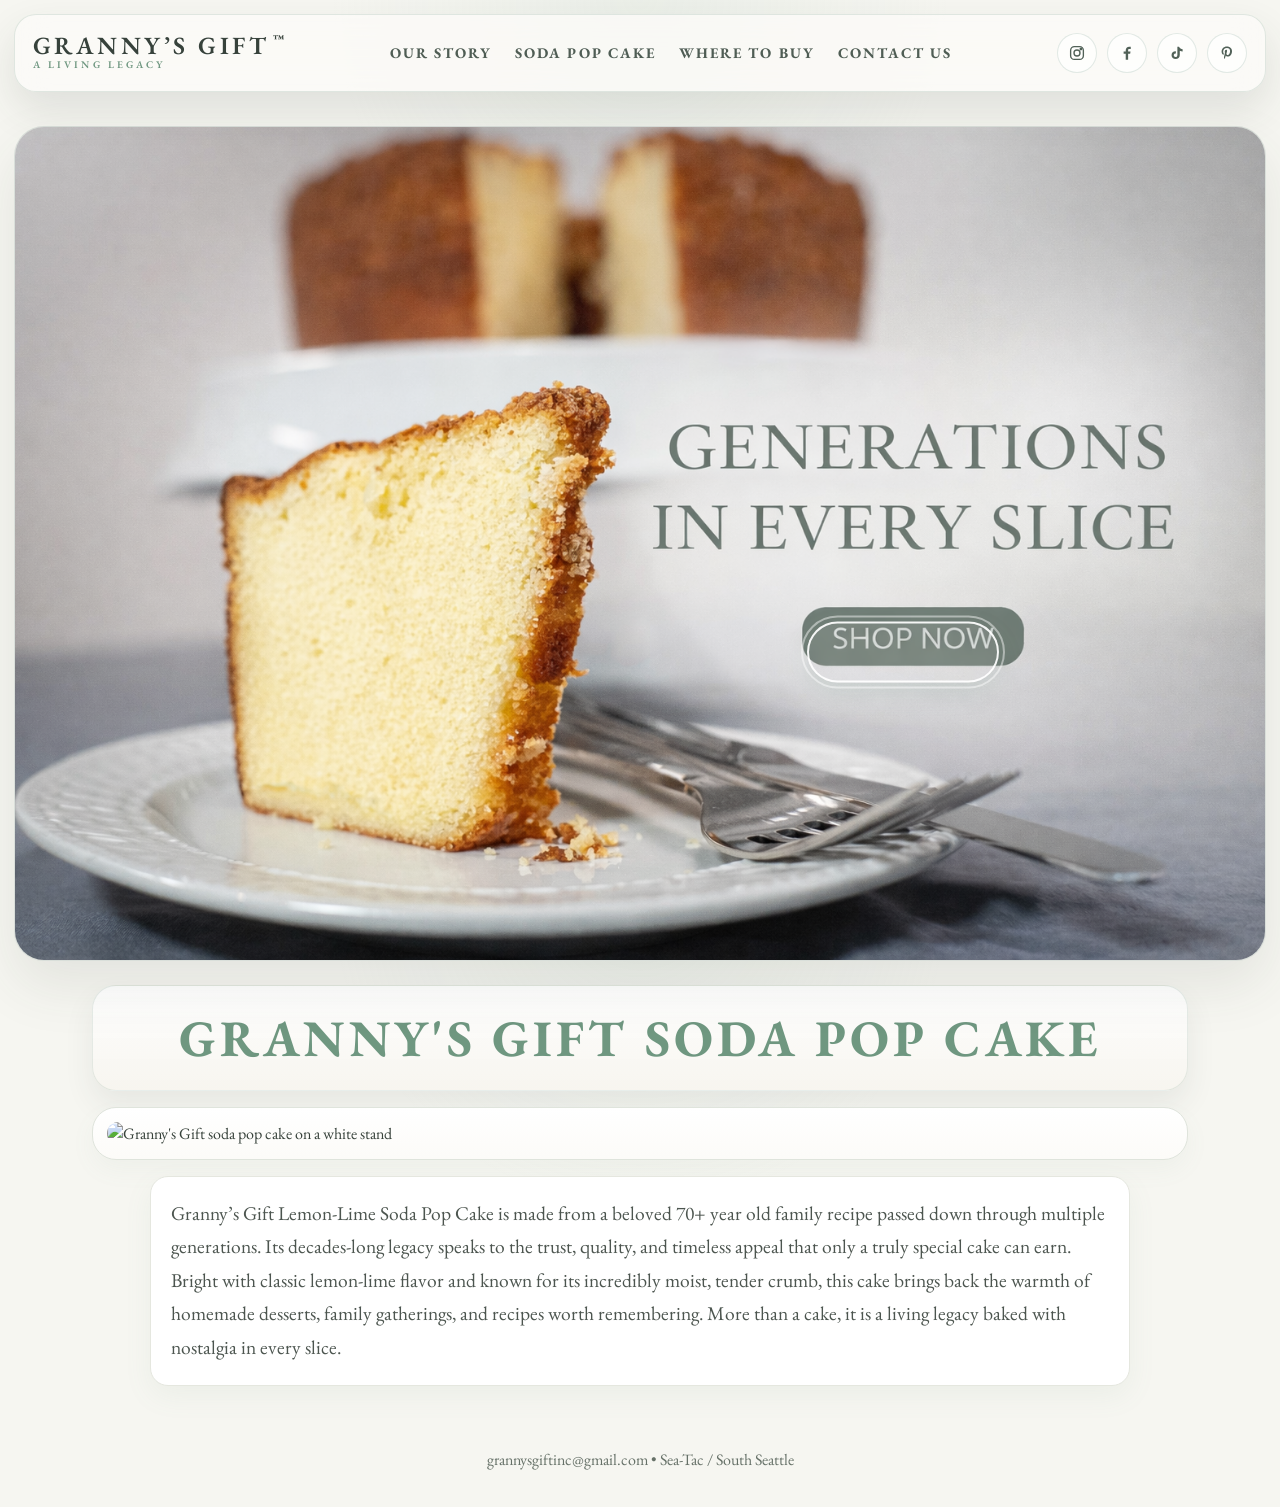
==== commit 3093f7e1: "Add homepage cake image and update soda pop cake page" ====
--- a/index.html
+++ b/index.html
@@ -79,7 +79,7 @@
 
   <main class="site-main">
     <section class="homepage-banner-shell" aria-label="Granny's Gift homepage banner">
-      <div class="homepage-banner">
+      <div class="homepage-banner homepage-banner--interactive">
         <img
           class="homepage-banner__image"
           src="/images/Homepage_MainBanner.png"
@@ -87,7 +87,33 @@
           loading="eager"
           fetchpriority="high"
         >
+        <a
+          href="/soda-pop-cake/"
+          class="homepage-banner__cta-link"
+          aria-label="Shop now and view Granny's Gift Soda Pop Cake"
+        >
+          <span class="visually-hidden">Shop now</span>
+        </a>
       </div>
+    </section>
+
+    <section class="page-shell">
+      <section class="page-hero page-hero--centered">
+        <h1 class="page-title">GRANNY'S GIFT SODA POP CAKE</h1>
+      </section>
+
+      <figure class="page-feature page-feature--homepage">
+        <img
+          src="/images/CakeStand2_White.jpg"
+          alt="Granny's Gift soda pop cake on a white stand"
+        >
+      </figure>
+
+      <section class="info-card info-card--story">
+        <p>
+          Granny’s Gift Lemon-Lime Soda Pop Cake is made from a beloved 70+ year old family recipe passed down through multiple generations. Its decades-long legacy speaks to the trust, quality, and timeless appeal that only a truly special cake can earn. Bright with classic lemon-lime flavor and known for its incredibly moist, tender crumb, this cake brings back the warmth of homemade desserts, family gatherings, and recipes worth remembering. More than a cake, it is a living legacy baked with nostalgia in every slice.
+        </p>
+      </section>
     </section>
   </main>
 
--- a/styles.css
+++ b/styles.css
@@ -58,6 +58,18 @@
   padding: 0 12px;
 }
 
+.visually-hidden {
+  position: absolute;
+  width: 1px;
+  height: 1px;
+  padding: 0;
+  margin: -1px;
+  overflow: hidden;
+  clip: rect(0, 0, 0, 0);
+  white-space: nowrap;
+  border: 0;
+}
+
 /* HEADER */
 
 .site-header {
@@ -297,10 +309,63 @@
   box-shadow: 0 24px 56px rgba(55, 66, 59, 0.10);
 }
 
+.homepage-banner--interactive {
+  position: relative;
+}
+
 .homepage-banner__image {
   display: block;
   width: 100%;
   height: auto;
+}
+
+.homepage-banner__cta-link {
+  position: absolute;
+  left: 71%;
+  top: 63%;
+  transform: translate(-50%, -50%);
+  width: clamp(148px, 15vw, 236px);
+  aspect-ratio: 3.15 / 1;
+  border-radius: 999px;
+  border: 2px solid rgba(255, 255, 255, 0.92);
+  background: rgba(255, 255, 255, 0.08);
+  box-shadow:
+    0 0 0 0 rgba(255, 255, 255, 0.75),
+    0 10px 24px rgba(111, 151, 128, 0.18);
+  transition: transform 160ms ease, box-shadow 160ms ease, background 160ms ease;
+}
+
+.homepage-banner__cta-link::before {
+  content: "";
+  position: absolute;
+  inset: -8px;
+  border-radius: 999px;
+  border: 2px solid rgba(255, 255, 255, 0.45);
+  animation: bannerPulse 2s ease-in-out infinite;
+}
+
+.homepage-banner__cta-link:hover,
+.homepage-banner__cta-link:focus-visible {
+  transform: translate(-50%, -50%) scale(1.04);
+  background: rgba(255, 255, 255, 0.16);
+  box-shadow:
+    0 0 0 10px rgba(255, 255, 255, 0.14),
+    0 16px 30px rgba(111, 151, 128, 0.24);
+}
+
+@keyframes bannerPulse {
+  0% {
+    opacity: 0.65;
+    transform: scale(0.96);
+  }
+  50% {
+    opacity: 1;
+    transform: scale(1.02);
+  }
+  100% {
+    opacity: 0.65;
+    transform: scale(0.96);
+  }
 }
 
 /* PAGE LAYOUT */
@@ -318,6 +383,10 @@
   border: 1px solid rgba(111, 151, 128, 0.16);
   background: linear-gradient(180deg, rgba(255,255,255,0.96), rgba(247,245,239,0.98));
   box-shadow: 0 14px 30px rgba(55, 66, 59, 0.08);
+}
+
+.page-hero--centered {
+  text-align: center;
 }
 
 .page-title {
@@ -361,6 +430,68 @@
   object-position: center;
 }
 
+.page-feature--homepage {
+  margin-bottom: 16px;
+}
+
+.info-card,
+.card {
+  background: #fff;
+  border: 1px solid #e5e7df;
+  border-radius: 18px;
+  padding: 20px;
+  box-shadow: 0 10px 28px rgba(111, 151, 128, 0.08);
+}
+
+.info-card h2,
+.newsletter-card h2 {
+  margin-top: 0;
+  margin-bottom: 8px;
+  font-size: 1.6rem;
+  color: var(--brand-deep);
+}
+
+.info-card p {
+  margin: 0 0 10px;
+  font-size: 1.12rem;
+}
+
+.info-card--story {
+  max-width: 980px;
+  margin: 0 auto;
+  text-align: left;
+}
+
+.info-card--story p {
+  margin: 0;
+  font-size: 1.22rem;
+  line-height: 1.72;
+  color: #4c554f;
+}
+
+.info-card__meta {
+  color: #667168;
+}
+
+.contact-grid {
+  display: grid;
+  grid-template-columns: 0.9fr 1.1fr;
+  gap: 16px;
+  align-items: start;
+}
+
+.contact-link {
+  color: var(--brand-deep);
+  font-weight: 700;
+  text-decoration: none;
+  border-bottom: 1px solid rgba(111, 151, 128, 0.35);
+}
+
+.contact-link:hover,
+.contact-link:focus-visible {
+  color: #5f8270;
+}
+
 .gallery-grid {
   display: grid;
   gap: 12px;
@@ -387,51 +518,6 @@
   object-fit: cover;
   border-radius: 18px;
   box-shadow: 0 8px 20px rgba(0,0,0,.08);
-}
-
-.info-card,
-.card {
-  background: #fff;
-  border: 1px solid #e5e7df;
-  border-radius: 18px;
-  padding: 20px;
-  box-shadow: 0 10px 28px rgba(111, 151, 128, 0.08);
-}
-
-.info-card h2,
-.newsletter-card h2 {
-  margin-top: 0;
-  margin-bottom: 8px;
-  font-size: 1.6rem;
-  color: var(--brand-deep);
-}
-
-.info-card p {
-  margin: 0 0 10px;
-  font-size: 1.12rem;
-}
-
-.info-card__meta {
-  color: #667168;
-}
-
-.contact-grid {
-  display: grid;
-  grid-template-columns: 0.9fr 1.1fr;
-  gap: 16px;
-  align-items: start;
-}
-
-.contact-link {
-  color: var(--brand-deep);
-  font-weight: 700;
-  text-decoration: none;
-  border-bottom: 1px solid rgba(111, 151, 128, 0.35);
-}
-
-.contact-link:hover,
-.contact-link:focus-visible {
-  color: #5f8270;
 }
 
 .row {
@@ -469,7 +555,8 @@
 .gallery-open:focus-visible,
 .lightbox-close:focus-visible,
 .btn:focus-visible,
-.contact-link:focus-visible {
+.contact-link:focus-visible,
+.homepage-banner__cta-link:focus-visible {
   outline: 3px solid rgba(138, 174, 147, 0.2);
   outline-offset: 3px;
 }
@@ -630,6 +717,12 @@
 
   .homepage-banner {
     border-radius: 22px;
+  }
+
+  .homepage-banner__cta-link {
+    left: 71%;
+    top: 63%;
+    width: clamp(112px, 19vw, 168px);
   }
 
   .page-hero {
@@ -709,8 +802,25 @@
     border-radius: 16px;
   }
 
+  .homepage-banner__cta-link {
+    left: 70.8%;
+    top: 63.2%;
+    width: clamp(82px, 20vw, 118px);
+    border-width: 1.5px;
+  }
+
+  .homepage-banner__cta-link::before {
+    inset: -5px;
+    border-width: 1.5px;
+  }
+
   .page-title {
     font-size: 1.8rem;
+  }
+
+  .info-card--story p {
+    font-size: 1.08rem;
+    line-height: 1.66;
   }
 
   .gallery-grid--products {
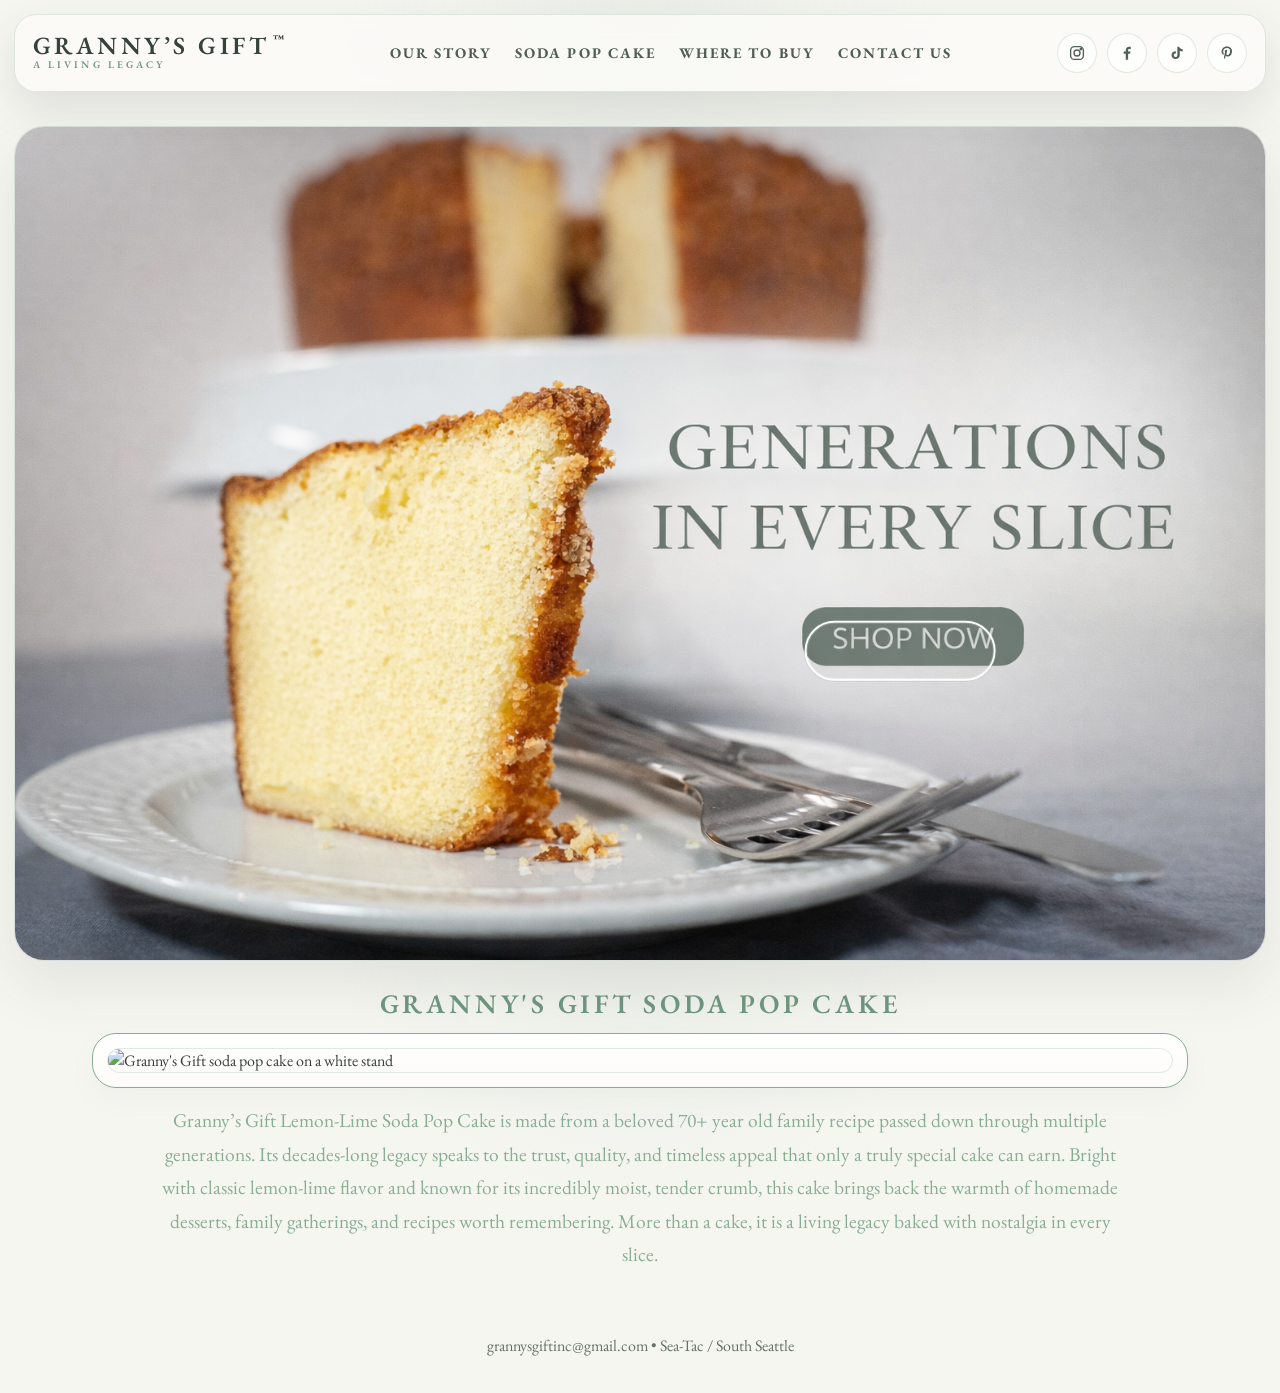
==== commit df45718b: "Refine homepage and add origin story copy" ====
--- a/index.html
+++ b/index.html
@@ -98,8 +98,8 @@
     </section>
 
     <section class="page-shell">
-      <section class="page-hero page-hero--centered">
-        <h1 class="page-title">GRANNY'S GIFT SODA POP CAKE</h1>
+      <section class="section-heading section-heading--compact">
+        <h1 class="section-heading__title">GRANNY'S GIFT SODA POP CAKE</h1>
       </section>
 
       <figure class="page-feature page-feature--homepage">
--- a/styles.css
+++ b/styles.css
@@ -321,51 +321,28 @@
 
 .homepage-banner__cta-link {
   position: absolute;
-  left: 71%;
-  top: 63%;
+  left: 70.8%;
+  top: 62.85%;
   transform: translate(-50%, -50%);
-  width: clamp(148px, 15vw, 236px);
+  width: clamp(150px, 14.9vw, 228px);
   aspect-ratio: 3.15 / 1;
   border-radius: 999px;
-  border: 2px solid rgba(255, 255, 255, 0.92);
-  background: rgba(255, 255, 255, 0.08);
+  border: 2px solid rgba(255, 255, 255, 0.96);
+  background: transparent;
   box-shadow:
-    0 0 0 0 rgba(255, 255, 255, 0.75),
-    0 10px 24px rgba(111, 151, 128, 0.18);
-  transition: transform 160ms ease, box-shadow 160ms ease, background 160ms ease;
-}
-
-.homepage-banner__cta-link::before {
-  content: "";
-  position: absolute;
-  inset: -8px;
-  border-radius: 999px;
-  border: 2px solid rgba(255, 255, 255, 0.45);
-  animation: bannerPulse 2s ease-in-out infinite;
+    0 0 0 1px rgba(138, 174, 147, 0.22),
+    inset 0 0 0 1px rgba(255, 255, 255, 0.18);
+  transition: box-shadow 160ms ease, border-color 160ms ease, background 160ms ease;
 }
 
 .homepage-banner__cta-link:hover,
 .homepage-banner__cta-link:focus-visible {
-  transform: translate(-50%, -50%) scale(1.04);
-  background: rgba(255, 255, 255, 0.16);
+  background: rgba(255, 255, 255, 0.06);
+  border-color: rgba(255, 255, 255, 1);
   box-shadow:
-    0 0 0 10px rgba(255, 255, 255, 0.14),
-    0 16px 30px rgba(111, 151, 128, 0.24);
-}
-
-@keyframes bannerPulse {
-  0% {
-    opacity: 0.65;
-    transform: scale(0.96);
-  }
-  50% {
-    opacity: 1;
-    transform: scale(1.02);
-  }
-  100% {
-    opacity: 0.65;
-    transform: scale(0.96);
-  }
+    0 0 0 1px rgba(138, 174, 147, 0.34),
+    0 0 0 5px rgba(138, 174, 147, 0.14),
+    inset 0 0 0 1px rgba(255, 255, 255, 0.2);
 }
 
 /* PAGE LAYOUT */
@@ -385,10 +362,6 @@
   box-shadow: 0 14px 30px rgba(55, 66, 59, 0.08);
 }
 
-.page-hero--centered {
-  text-align: center;
-}
-
 .page-title {
   margin: 0;
   font-size: clamp(2.2rem, 4vw, 3.5rem);
@@ -396,6 +369,25 @@
   letter-spacing: 0.08em;
   text-transform: uppercase;
   color: var(--brand-deep);
+}
+
+.section-heading {
+  margin: 0 0 14px;
+  text-align: center;
+}
+
+.section-heading--compact {
+  padding-top: 4px;
+}
+
+.section-heading__title {
+  margin: 0;
+  font-size: clamp(1.45rem, 2.1vw, 2rem);
+  line-height: 1.1;
+  letter-spacing: 0.14em;
+  text-transform: uppercase;
+  color: var(--brand-deep);
+  font-weight: 600;
 }
 
 .page-feature {
@@ -432,6 +424,11 @@
 
 .page-feature--homepage {
   margin-bottom: 16px;
+  border-color: var(--brand-mid);
+}
+
+.page-feature--homepage img {
+  border: 1px solid rgba(138, 174, 147, 0.26);
 }
 
 .info-card,
@@ -459,14 +456,41 @@
 .info-card--story {
   max-width: 980px;
   margin: 0 auto;
-  text-align: left;
+  padding: 0;
+  background: transparent;
+  border: 0;
+  box-shadow: none;
+  text-align: center;
 }
 
 .info-card--story p {
   margin: 0;
   font-size: 1.22rem;
   line-height: 1.72;
-  color: #4c554f;
+  color: var(--brand-mid);
+  text-align: center;
+}
+
+.story-copy {
+  max-width: 940px;
+  margin: 22px auto 0;
+  padding: 0 4px;
+}
+
+.story-copy__title {
+  margin: 0 0 18px;
+  text-align: center;
+  font-size: clamp(1.55rem, 2.5vw, 2.2rem);
+  line-height: 1.15;
+  letter-spacing: 0.06em;
+  color: var(--brand-deep);
+}
+
+.story-copy__body p {
+  margin: 0 0 1.2rem;
+  font-size: 1.14rem;
+  line-height: 1.82;
+  color: #4f5a53;
 }
 
 .info-card__meta {
@@ -720,9 +744,9 @@
   }
 
   .homepage-banner__cta-link {
-    left: 71%;
-    top: 63%;
-    width: clamp(112px, 19vw, 168px);
+    left: 70.8%;
+    top: 62.85%;
+    width: clamp(110px, 18vw, 166px);
   }
 
   .page-hero {
@@ -803,19 +827,19 @@
   }
 
   .homepage-banner__cta-link {
-    left: 70.8%;
-    top: 63.2%;
-    width: clamp(82px, 20vw, 118px);
-    border-width: 1.5px;
-  }
-
-  .homepage-banner__cta-link::before {
-    inset: -5px;
+    left: 70.7%;
+    top: 62.95%;
+    width: clamp(84px, 20vw, 116px);
     border-width: 1.5px;
   }
 
   .page-title {
     font-size: 1.8rem;
+  }
+
+  .section-heading__title {
+    font-size: 1.15rem;
+    letter-spacing: 0.12em;
   }
 
   .info-card--story p {
@@ -823,6 +847,11 @@
     line-height: 1.66;
   }
 
+  .story-copy__body p {
+    font-size: 1.04rem;
+    line-height: 1.72;
+  }
+
   .gallery-grid--products {
     grid-template-columns: 1fr;
   }
